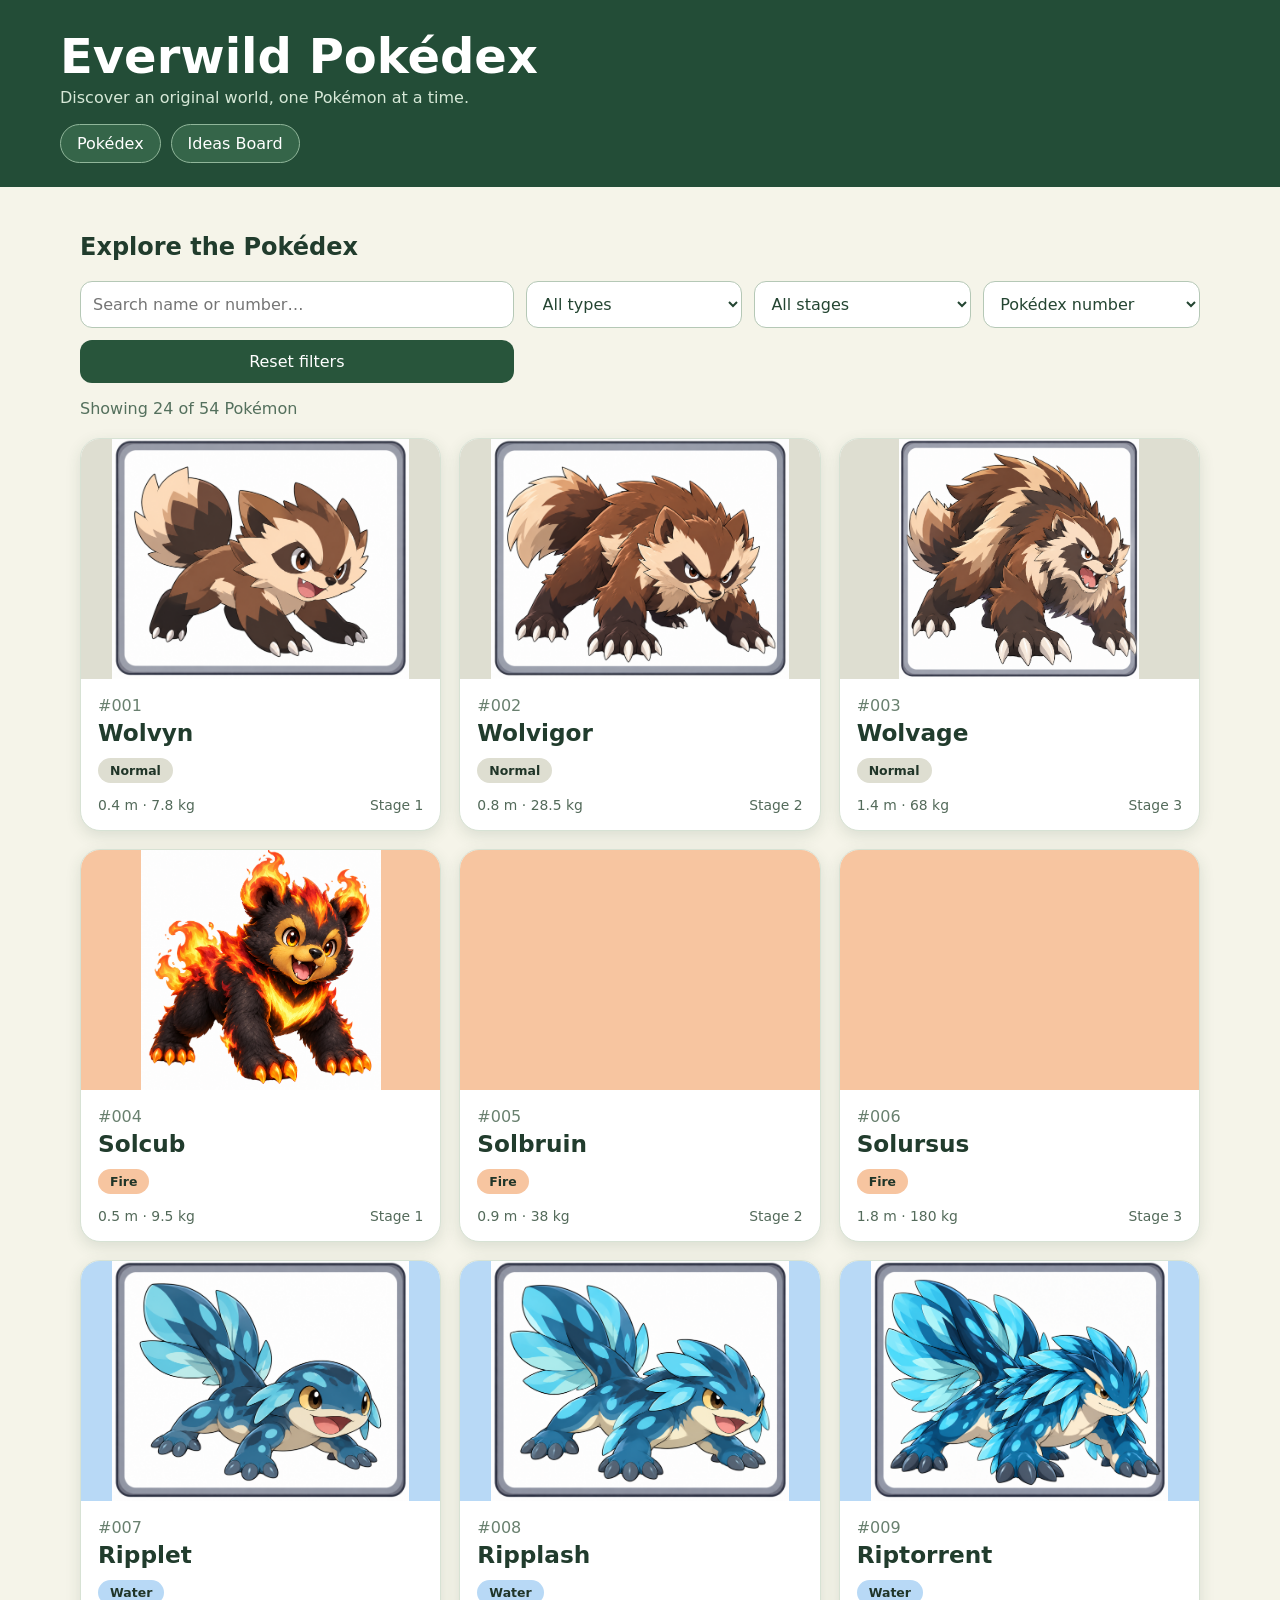
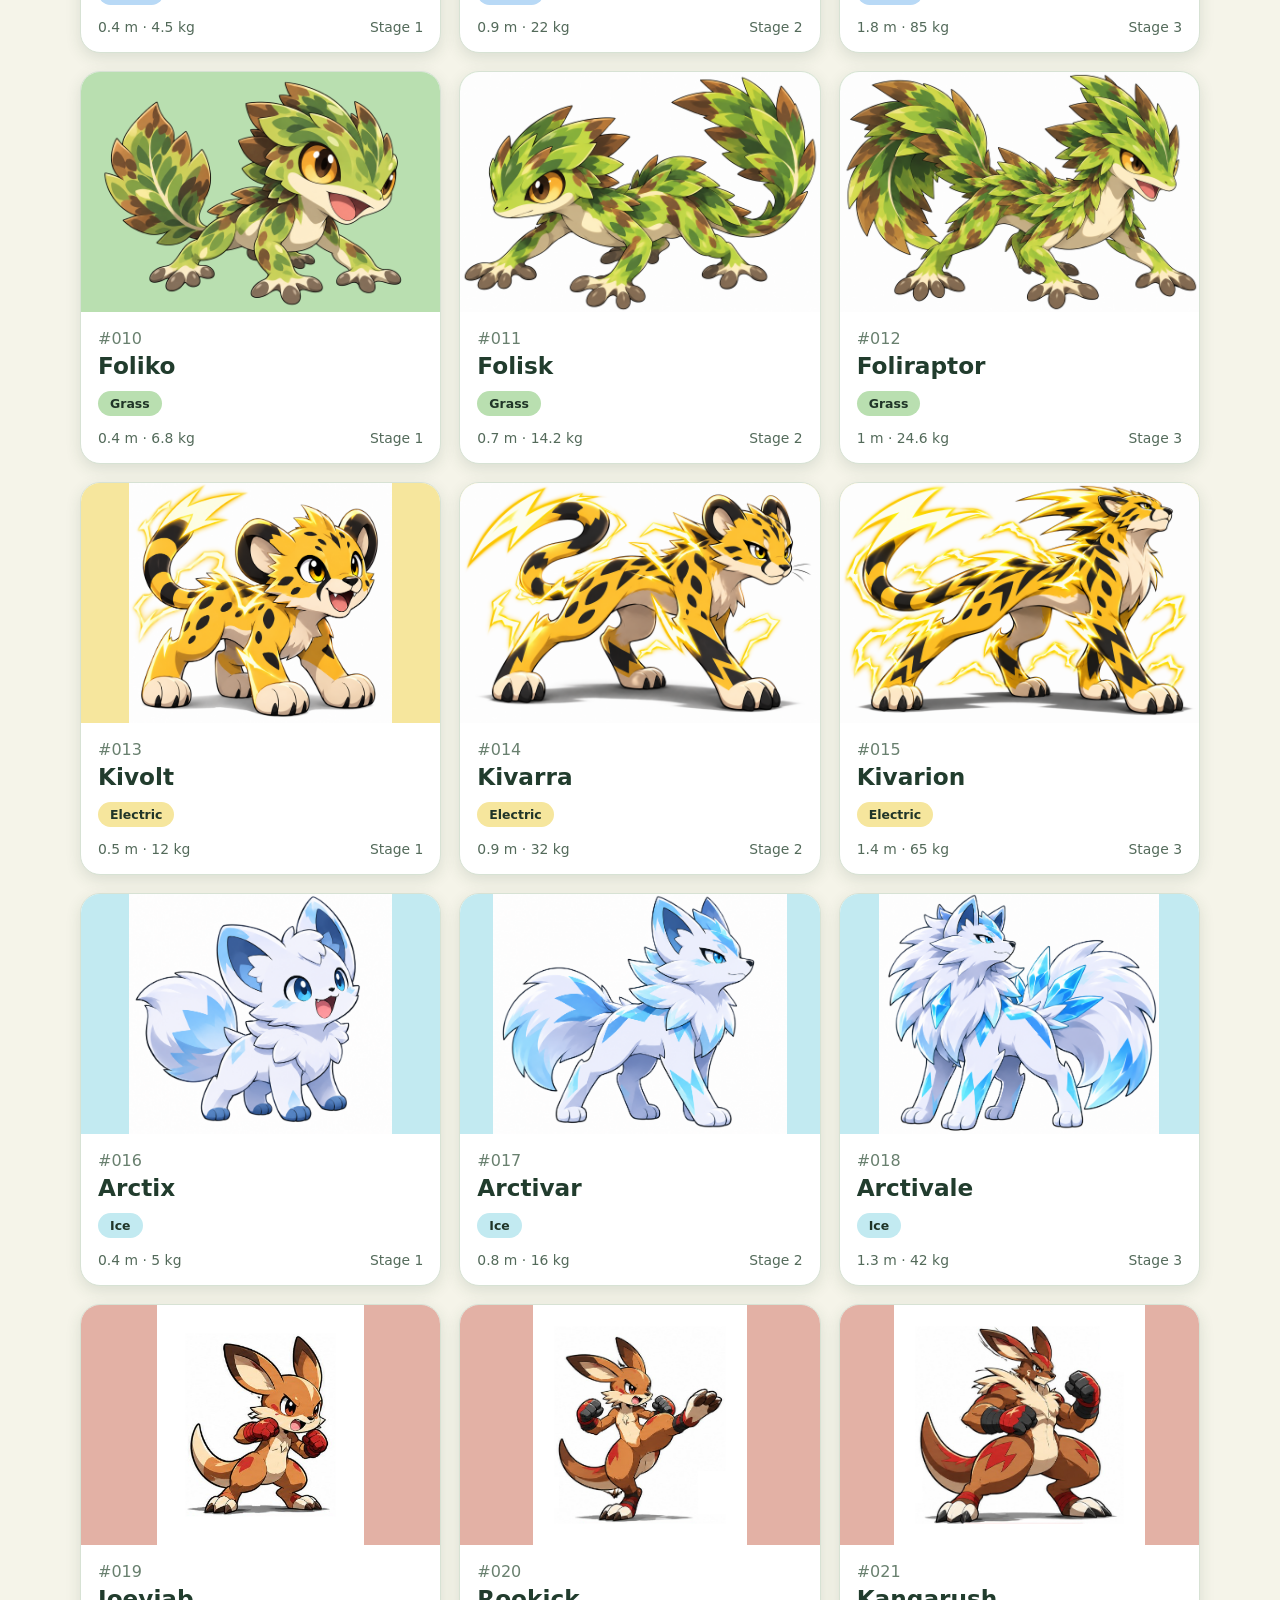
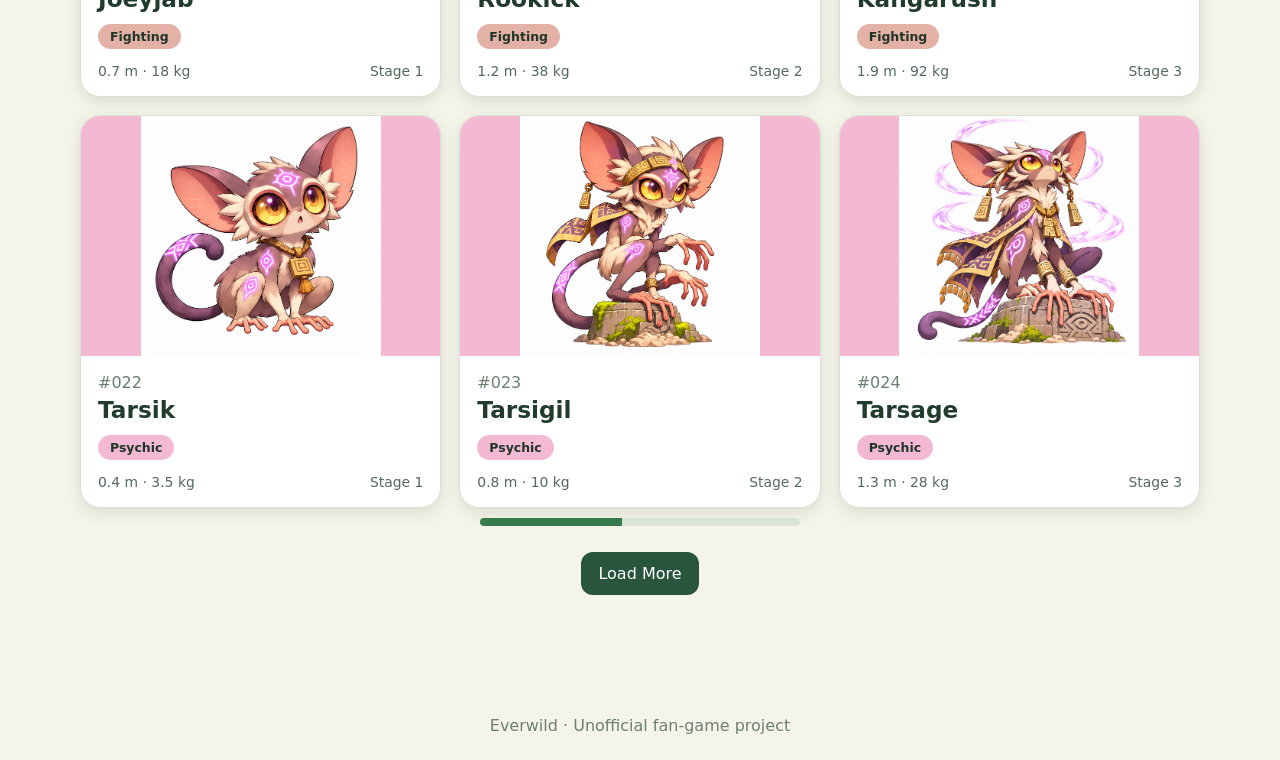
==== index.html @ 9e37946f "Add Everwild Fairy starter family #052–054 and normal/shiny artwork" ====
<!doctype html><html lang="en"><head><meta charset="utf-8"><meta name="viewport" content="width=device-width,initial-scale=1"><title>Everwild | Modern Pokédex</title><link rel="stylesheet" href="css/pokedex.css"></head><body data-page="home"><header class="site-header"><h1>Everwild Pokédex</h1><p>Discover an original world, one Pokémon at a time.</p><nav class="nav"><a href="index.html">Pokédex</a><a href="ideas.html">Ideas Board</a></nav></header><main class="wrap"><h2>Explore the Pokédex</h2><div class="toolbar"><input id="search" aria-label="Search by name or Pokédex number" placeholder="Search name or number…"><select id="typeFilter" aria-label="Filter by type"><option value="">All types</option></select><select id="stageFilter" aria-label="Filter by stage"><option value="">All stages</option><option value="1">Base</option><option value="2">Middle</option><option value="3">Final</option></select><select id="sort" aria-label="Sort Pokémon"><option value="number">Pokédex number</option><option value="-number">Number descending</option><option value="name">Name A–Z</option><option value="-name">Name Z–A</option><option value="-bst">BST highest</option><option value="bst">BST lowest</option><option value="-speed">Speed highest</option><option value="-attack">Attack highest</option></select><button id="reset" type="button">Reset filters</button></div><p class="status" id="count" aria-live="polite">Loading Pokémon…</p><div id="dex" class="dex-grid"></div><div class="center"><div class="progress"><span id="progress" style="width:0"></span></div><button class="action load" id="loadMore" hidden>Load More</button></div></main><footer class="footer">Everwild · Unofficial fan-game project</footer><script src="js/pokedex.js?v=20261103-fairy-starters-52-54" defer></script></body></html>
---- css/pokedex.css ----
:root{font-family:system-ui,-apple-system,Segoe UI,sans-serif;color:#213c2d;background:#f5f4e9}*{box-sizing:border-box}body{margin:0}a{color:inherit}button,input,select{font:inherit}button{cursor:pointer}.site-header{background:#234d37;color:#fff;padding:24px max(20px,calc((100vw - 1160px)/2));}.site-header h1{margin:4px 0;font-size:clamp(1.8rem,4vw,3rem)}.site-header p{margin:0;color:#d6e8d7}.nav{display:flex;gap:10px;flex-wrap:wrap;margin-top:17px}.nav a,.nav button{border:1px solid #90b69a;border-radius:30px;padding:9px 16px;text-decoration:none;background:#356549;color:#fff}.nav a:hover,.nav a:focus-visible{background:#4a7858}.wrap{max-width:1160px;margin:auto;padding:26px 20px 70px}.toolbar{display:grid;grid-template-columns:minmax(220px,2fr) repeat(3,minmax(125px,1fr));gap:12px;margin-bottom:16px}.toolbar input,.toolbar select{width:100%;border:1px solid #b5c8b6;border-radius:12px;background:#fff;padding:12px;color:#244532}.toolbar button,.action{border:0;background:#28553b;color:white;border-radius:12px;padding:12px 17px;text-decoration:none;display:inline-block}.toolbar button:hover,.action:hover{background:#3c7050}.status{color:#54705d;margin:12px 0 20px}.dex-grid{display:grid;grid-template-columns:repeat(3,minmax(0,1fr));gap:18px}.poke-card{background:white;border:1px solid #d7e2d4;border-radius:20px;overflow:hidden;text-decoration:none;box-shadow:0 5px 15px #294b3020;transition:transform .15s,box-shadow .15s}.poke-card:hover,.poke-card:focus-visible{transform:translateY(-4px);box-shadow:0 12px 28px #294b3030;outline:2px solid #83ac86}.artwork{height:240px;display:flex;align-items:center;justify-content:center;background:var(--art,#e9eee3);position:relative}.artwork img{max-height:100%;max-width:100%;object-fit:contain}.placeholder{padding:24px;text-align:center;color:#647966}.card-body{padding:17px}.card-body h2{margin:4px 0 12px;font-size:1.45rem}.number,.muted{color:#69806f}.types{display:flex;gap:6px;flex-wrap:wrap}.type{border-radius:20px;padding:5px 12px;background:var(--type,#dde6d9);color:#203528;font-size:.78rem;font-weight:750}.details{display:flex;justify-content:space-between;gap:8px;font-size:.87rem;margin-top:14px;color:#536a5a}.load{display:block;margin:26px auto}.progress{height:8px;background:#dce7da;border-radius:20px;overflow:hidden;max-width:320px;margin:10px auto}.progress span{display:block;height:100%;background:#397c50}.center{text-align:center}.panel{background:white;border:1px solid #d7e2d4;border-radius:20px;padding:24px;margin-bottom:20px}.hero{display:grid;grid-template-columns:minmax(0,1fr) minmax(0,1fr);gap:25px;align-items:center}.hero .artwork{height:380px;border-radius:16px}.hero h2{font-size:2.4rem;margin:8px 0}.section-title{margin:0 0 15px}.stat{display:grid;grid-template-columns:120px 1fr 42px;gap:12px;align-items:center;margin:11px 0}.bar{height:12px;background:#e4ece2;border-radius:20px;overflow:hidden}.fill{height:100%;background:#4b9861;border-radius:20px}.columns{display:grid;grid-template-columns:repeat(2,minmax(0,1fr));gap:20px}.ability-grid{display:grid;grid-template-columns:repeat(2,minmax(0,1fr));gap:12px}.ability{background:#f1f6ef;border-radius:14px;padding:15px}.ability h3{margin:0 0 8px}.moves{width:100%;border-collapse:collapse}.moves th,.moves td{padding:10px;text-align:left;border-bottom:1px solid #e3e9df}.evo{display:flex;gap:12px;align-items:center;flex-wrap:wrap}.evo span{background:#edf3ea;padding:10px;border-radius:12px}.footer{text-align:center;color:#6d806e;padding:25px}.section-nav{display:flex;gap:8px;flex-wrap:wrap;position:sticky;top:0;background:#f5f4e9ed;padding:12px 0;z-index:3}.section-nav a{background:#e4eee0;border-radius:20px;padding:8px 12px;text-decoration:none;font-size:.85rem}.section-nav a:hover{background:#c6ddc5}.hidden{display:none!important}@media(max-width:800px){.toolbar{grid-template-columns:repeat(2,1fr)}.toolbar input{grid-column:1/-1}.dex-grid{grid-template-columns:repeat(2,minmax(0,1fr))}.hero,.columns{grid-template-columns:1fr}.artwork{height:200px}}@media(max-width:430px){.dex-grid{grid-template-columns:1fr}.toolbar{grid-template-columns:1fr}.toolbar input{grid-column:auto}.artwork{height:280px}.ability-grid{grid-template-columns:1fr}.stat{grid-template-columns:90px 1fr 36px}}
/* Approved #004 Solcub profile: isolated styles; other profiles remain unchanged. */
.solcub-profile .shiny-switch{display:flex;gap:10px;justify-content:center;margin-top:12px}
.solcub-profile .shiny-switch button{border:1px solid #b5c8b6;border-radius:11px;background:#f0f5ec;padding:10px 18px;color:#234d37;font-weight:600}
.solcub-profile .shiny-switch button[aria-pressed="true"]{background:#28553b;color:white}
.solcub-profile .shiny-switch button:disabled{opacity:.5;cursor:not-allowed}
.solcub-profile .effect-columns{display:grid;grid-template-columns:repeat(2,minmax(0,1fr));gap:22px}
.solcub-profile .effect-columns h3{font-size:1.04rem;margin:0 0 12px}
.solcub-profile .effect-grid{display:grid;gap:10px}
.solcub-profile .effect-item{display:grid;gap:8px;background:#f1f6ef;padding:12px;border-radius:12px}
.solcub-profile .effect-item .type{display:inline-block;margin:2px 3px 2px 0}
.solcub-profile .effect-multiplier{font-weight:700}
.solcub-profile .evo a{display:flex;flex-direction:column;gap:6px;border:1px solid #b5c8b6;background:#edf3ea;border-radius:12px;padding:12px 15px;text-decoration:none;min-width:130px}
.solcub-profile .evo a:hover,.solcub-profile .evo a:focus-visible{background:#d4e8d1;outline:2px solid #83ac86}
.solcub-profile .evo a span{padding:0;background:transparent;font-size:.9rem}
.solcub-profile .custom-move{margin-top:22px;padding:18px;border-radius:14px;background:#f1f6ef}
.solcub-profile .custom-move h3{margin:0 0 12px}
.solcub-profile .table-scroll{width:100%;overflow-x:auto}
.solcub-profile .moves{min-width:480px}
@media(max-width:800px){.solcub-profile .effect-columns{grid-template-columns:1fr}}
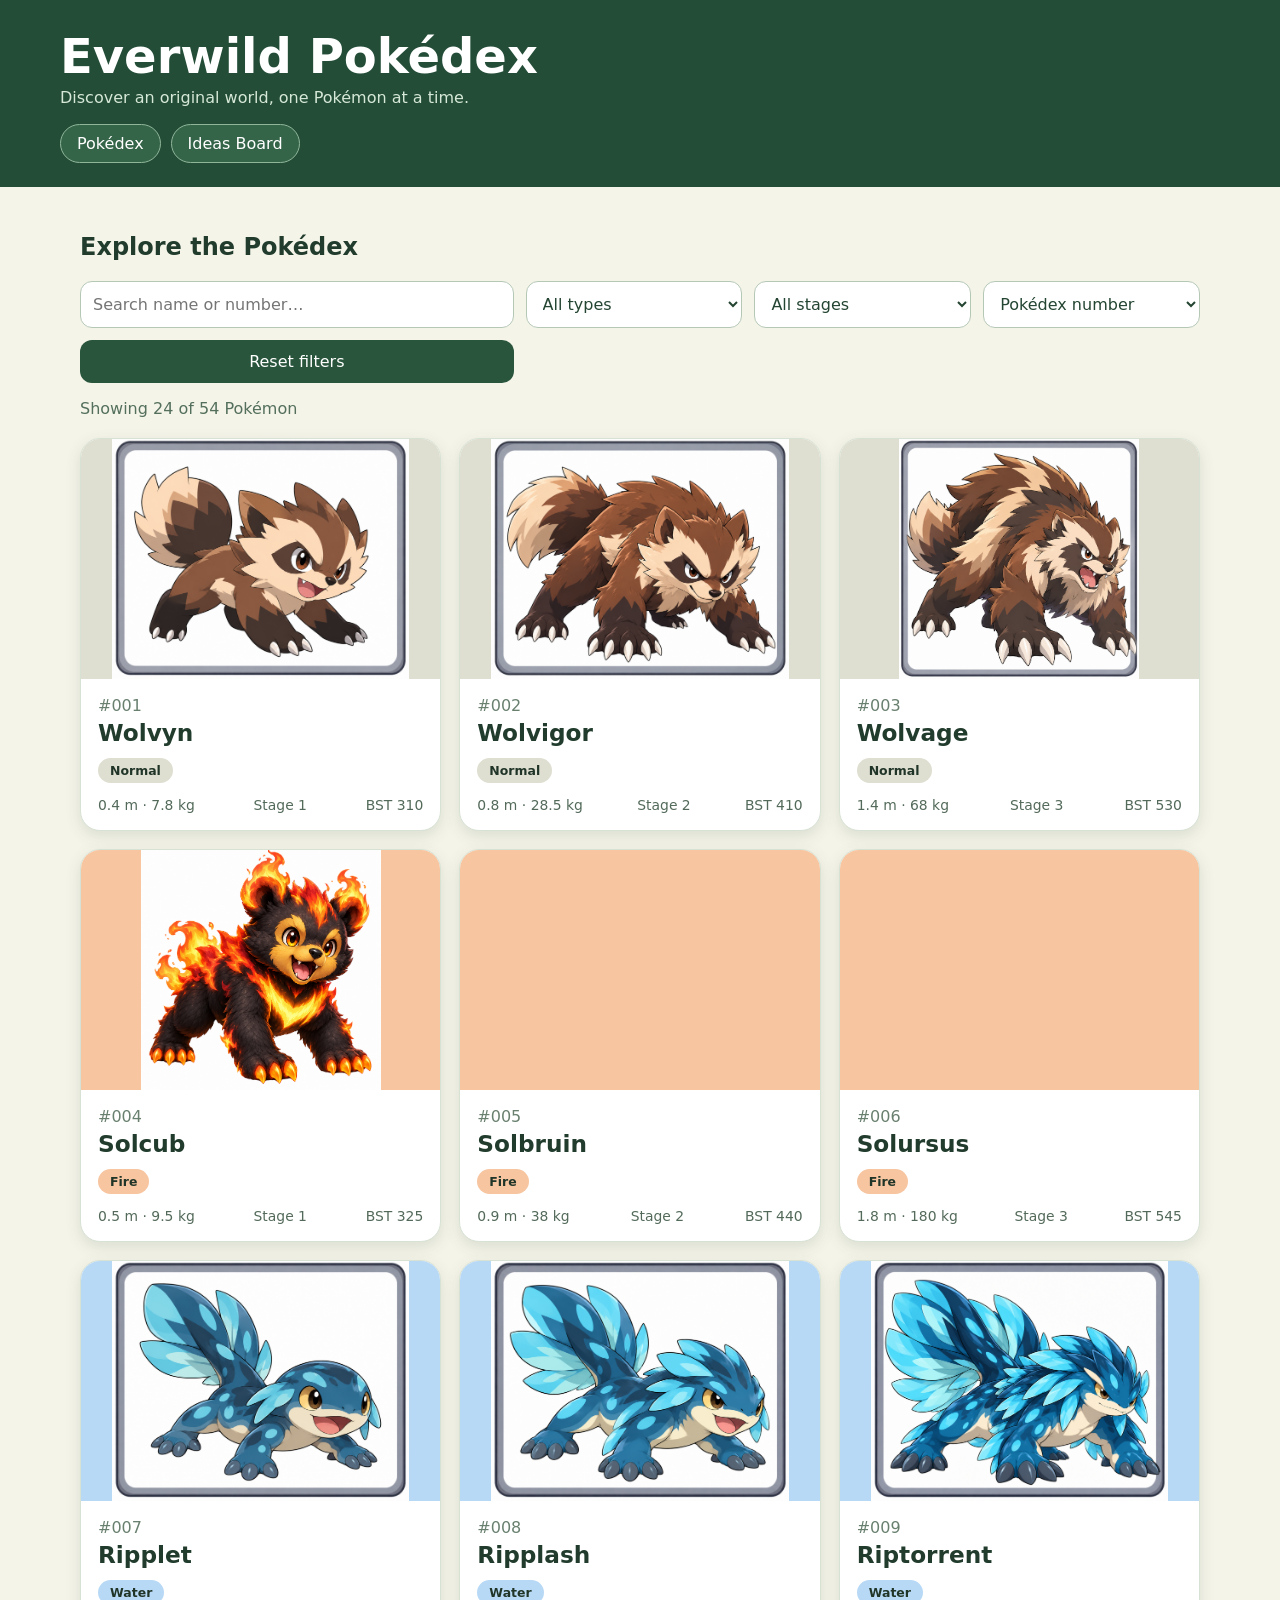
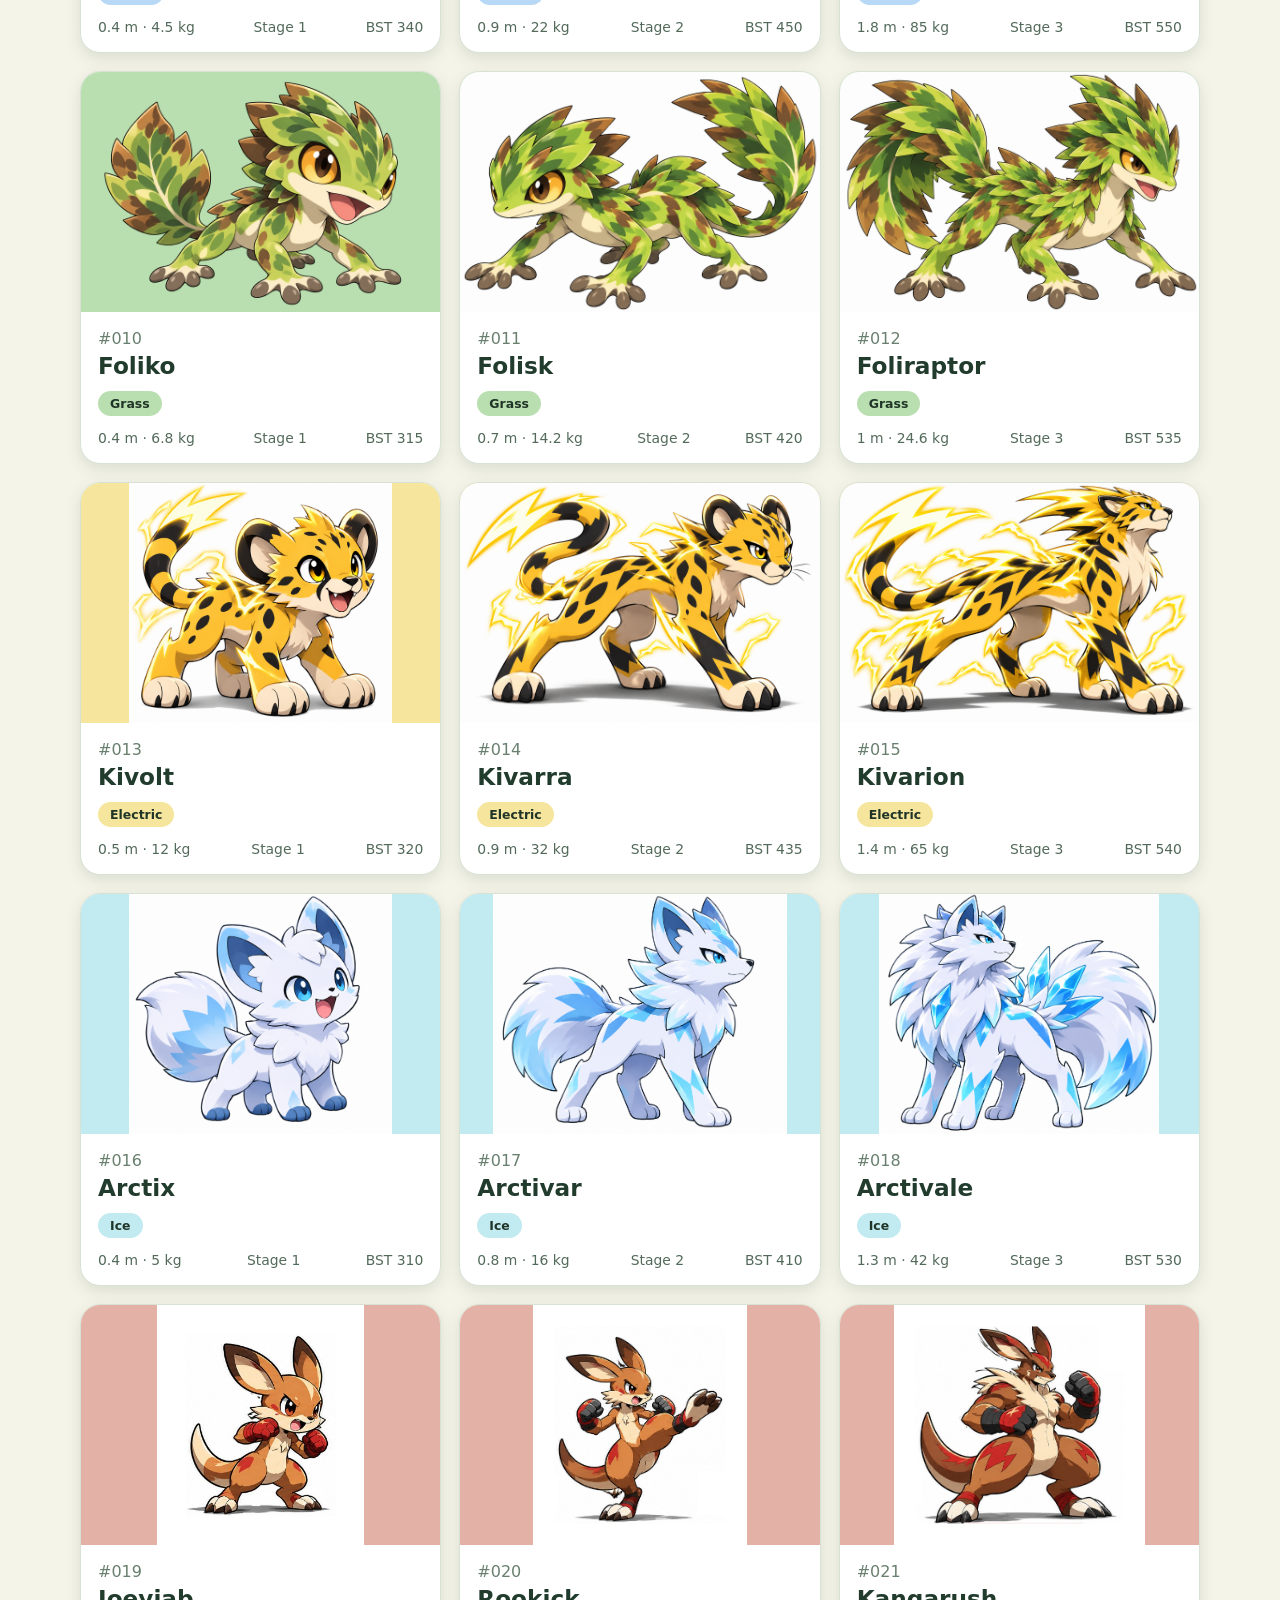
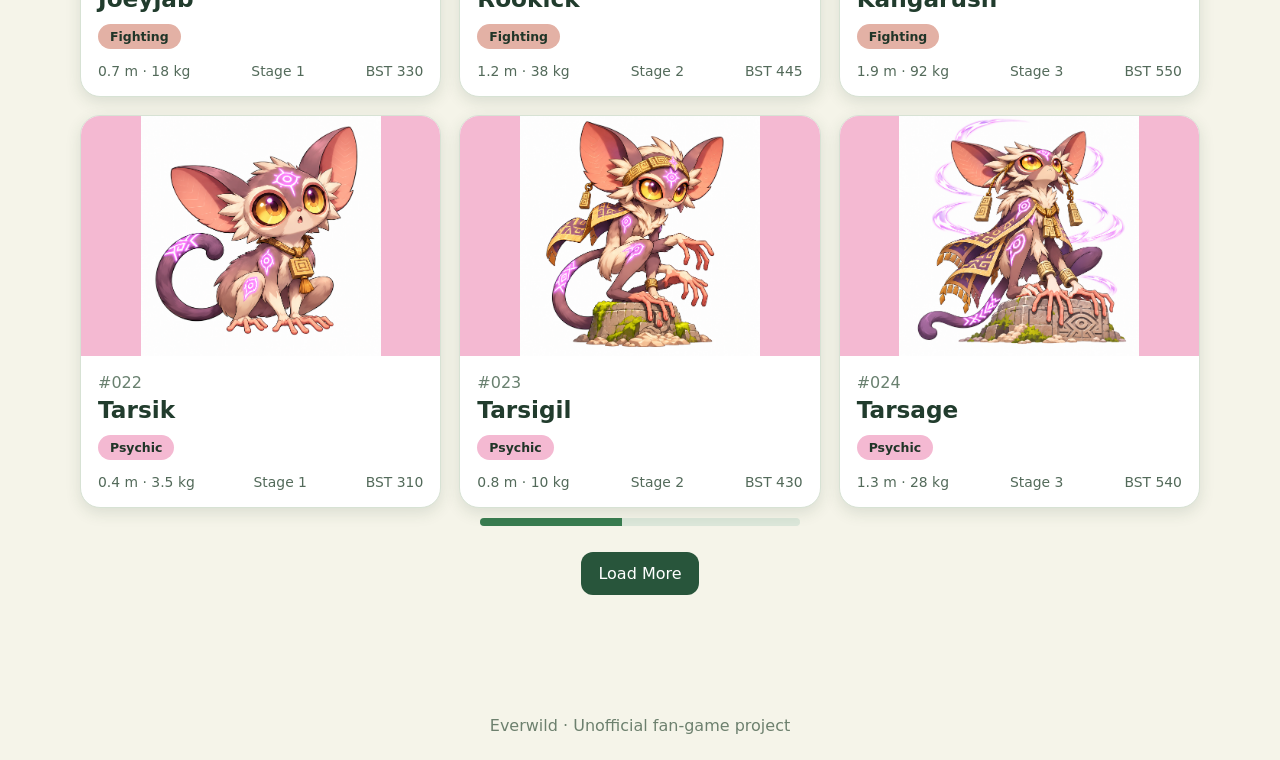
==== commit d93a9a91: "Approve BST values for all 54 Everwild starters while preserving draft stat spreads" ====
--- a/index.html
+++ b/index.html
@@ -1 +1 @@
-<!doctype html><html lang="en"><head><meta charset="utf-8"><meta name="viewport" content="width=device-width,initial-scale=1"><title>Everwild | Modern Pokédex</title><link rel="stylesheet" href="css/pokedex.css"></head><body data-page="home"><header class="site-header"><h1>Everwild Pokédex</h1><p>Discover an original world, one Pokémon at a time.</p><nav class="nav"><a href="index.html">Pokédex</a><a href="ideas.html">Ideas Board</a></nav></header><main class="wrap"><h2>Explore the Pokédex</h2><div class="toolbar"><input id="search" aria-label="Search by name or Pokédex number" placeholder="Search name or number…"><select id="typeFilter" aria-label="Filter by type"><option value="">All types</option></select><select id="stageFilter" aria-label="Filter by stage"><option value="">All stages</option><option value="1">Base</option><option value="2">Middle</option><option value="3">Final</option></select><select id="sort" aria-label="Sort Pokémon"><option value="number">Pokédex number</option><option value="-number">Number descending</option><option value="name">Name A–Z</option><option value="-name">Name Z–A</option><option value="-bst">BST highest</option><option value="bst">BST lowest</option><option value="-speed">Speed highest</option><option value="-attack">Attack highest</option></select><button id="reset" type="button">Reset filters</button></div><p class="status" id="count" aria-live="polite">Loading Pokémon…</p><div id="dex" class="dex-grid"></div><div class="center"><div class="progress"><span id="progress" style="width:0"></span></div><button class="action load" id="loadMore" hidden>Load More</button></div></main><footer class="footer">Everwild · Unofficial fan-game project</footer><script src="js/pokedex.js?v=20261103-fairy-starters-52-54" defer></script></body></html>+<!doctype html><html lang="en"><head><meta charset="utf-8"><meta name="viewport" content="width=device-width,initial-scale=1"><title>Everwild | Modern Pokédex</title><link rel="stylesheet" href="css/pokedex.css"></head><body data-page="home"><header class="site-header"><h1>Everwild Pokédex</h1><p>Discover an original world, one Pokémon at a time.</p><nav class="nav"><a href="index.html">Pokédex</a><a href="ideas.html">Ideas Board</a></nav></header><main class="wrap"><h2>Explore the Pokédex</h2><div class="toolbar"><input id="search" aria-label="Search by name or Pokédex number" placeholder="Search name or number…"><select id="typeFilter" aria-label="Filter by type"><option value="">All types</option></select><select id="stageFilter" aria-label="Filter by stage"><option value="">All stages</option><option value="1">Base</option><option value="2">Middle</option><option value="3">Final</option></select><select id="sort" aria-label="Sort Pokémon"><option value="number">Pokédex number</option><option value="-number">Number descending</option><option value="name">Name A–Z</option><option value="-name">Name Z–A</option><option value="-bst">BST highest</option><option value="bst">BST lowest</option><option value="-speed">Speed highest</option><option value="-attack">Attack highest</option></select><button id="reset" type="button">Reset filters</button></div><p class="status" id="count" aria-live="polite">Loading Pokémon…</p><div id="dex" class="dex-grid"></div><div class="center"><div class="progress"><span id="progress" style="width:0"></span></div><button class="action load" id="loadMore" hidden>Load More</button></div></main><footer class="footer">Everwild · Unofficial fan-game project</footer><script src="js/pokedex.js?v=20261104-approved-bst-54-starters" defer></script></body></html>
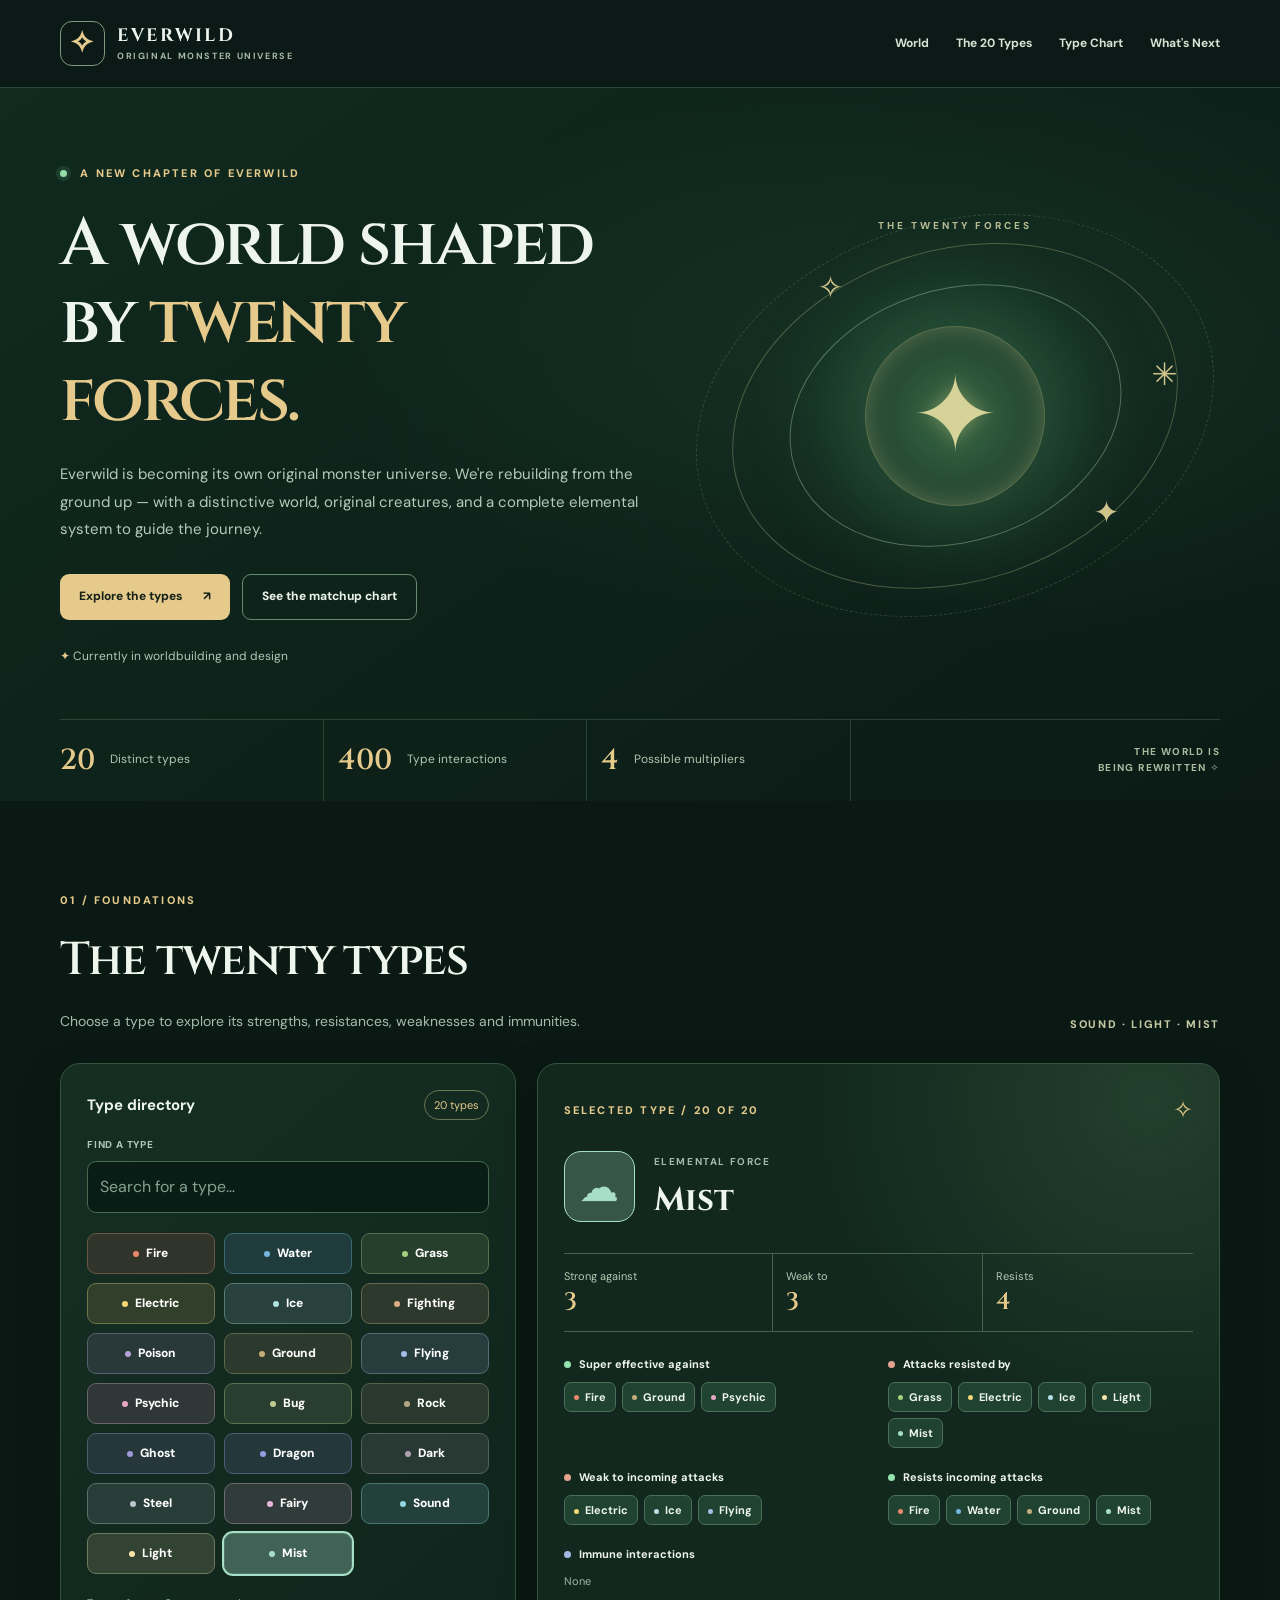
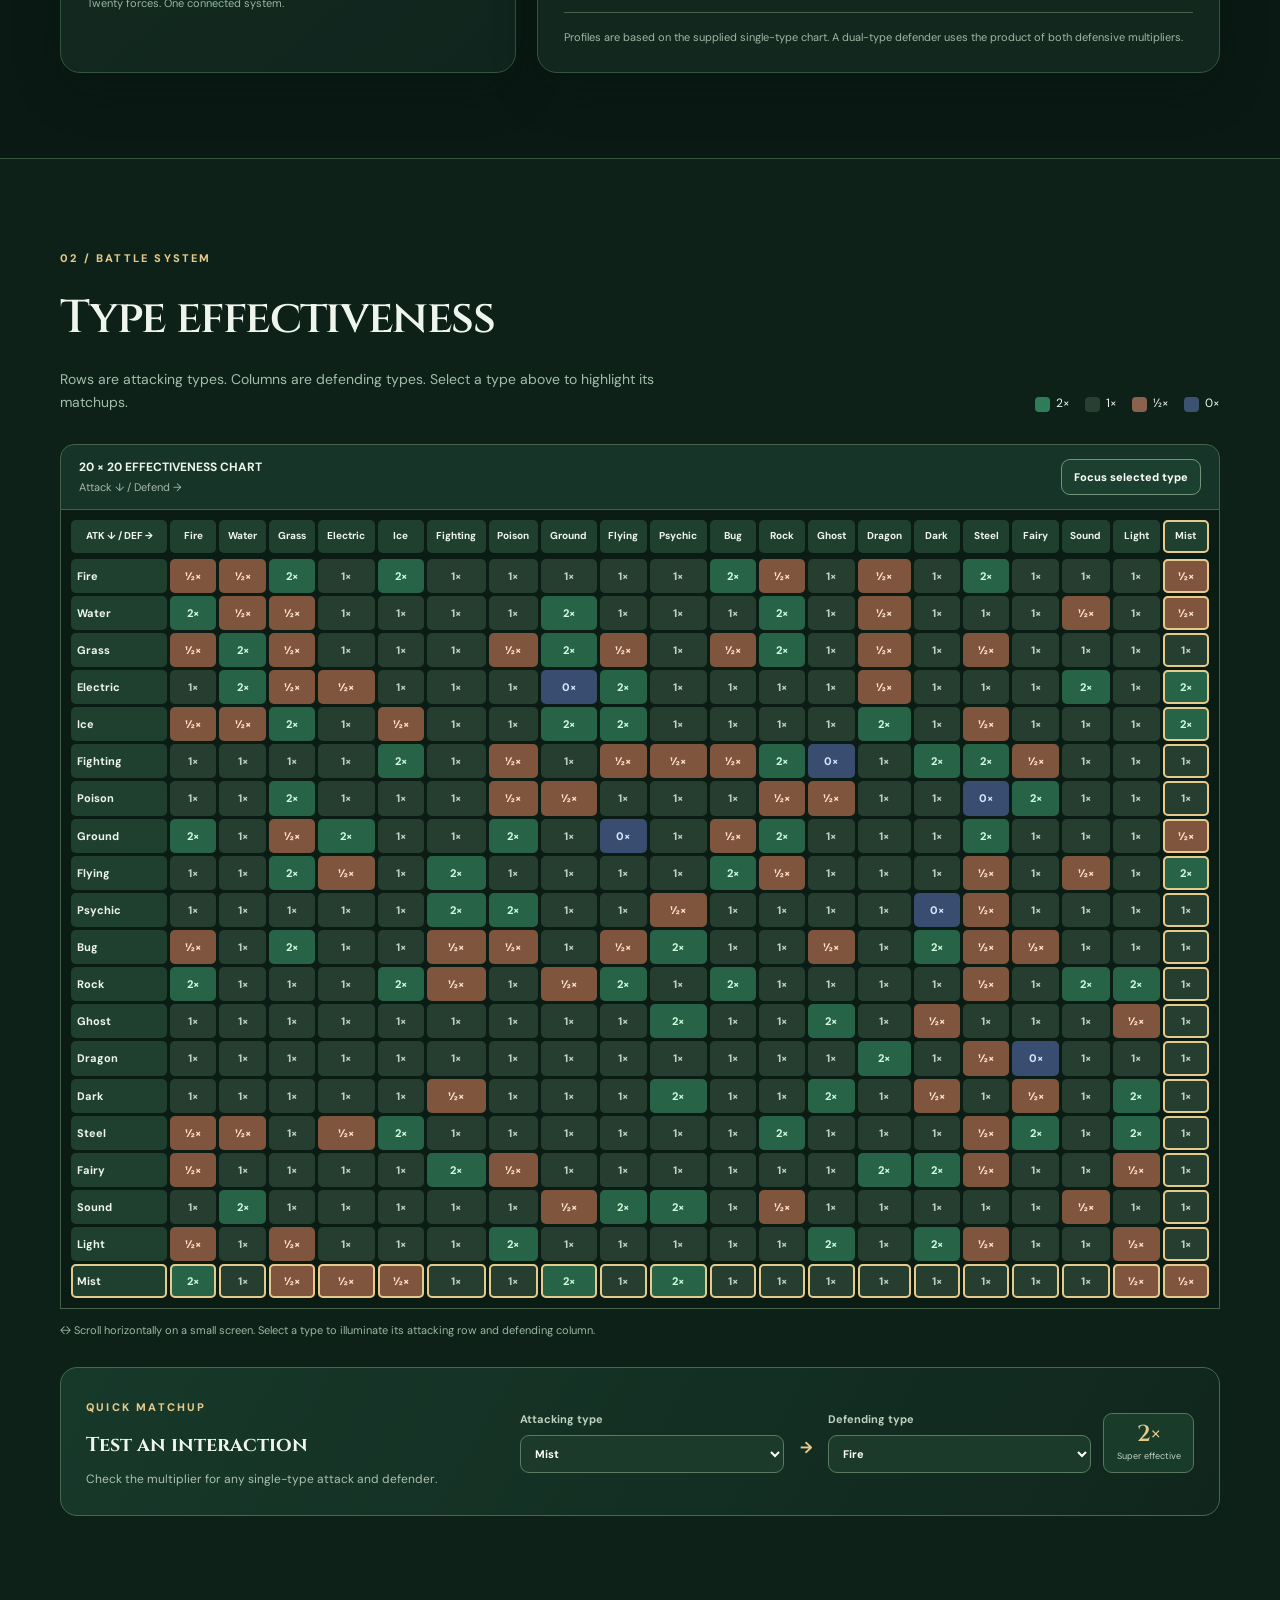
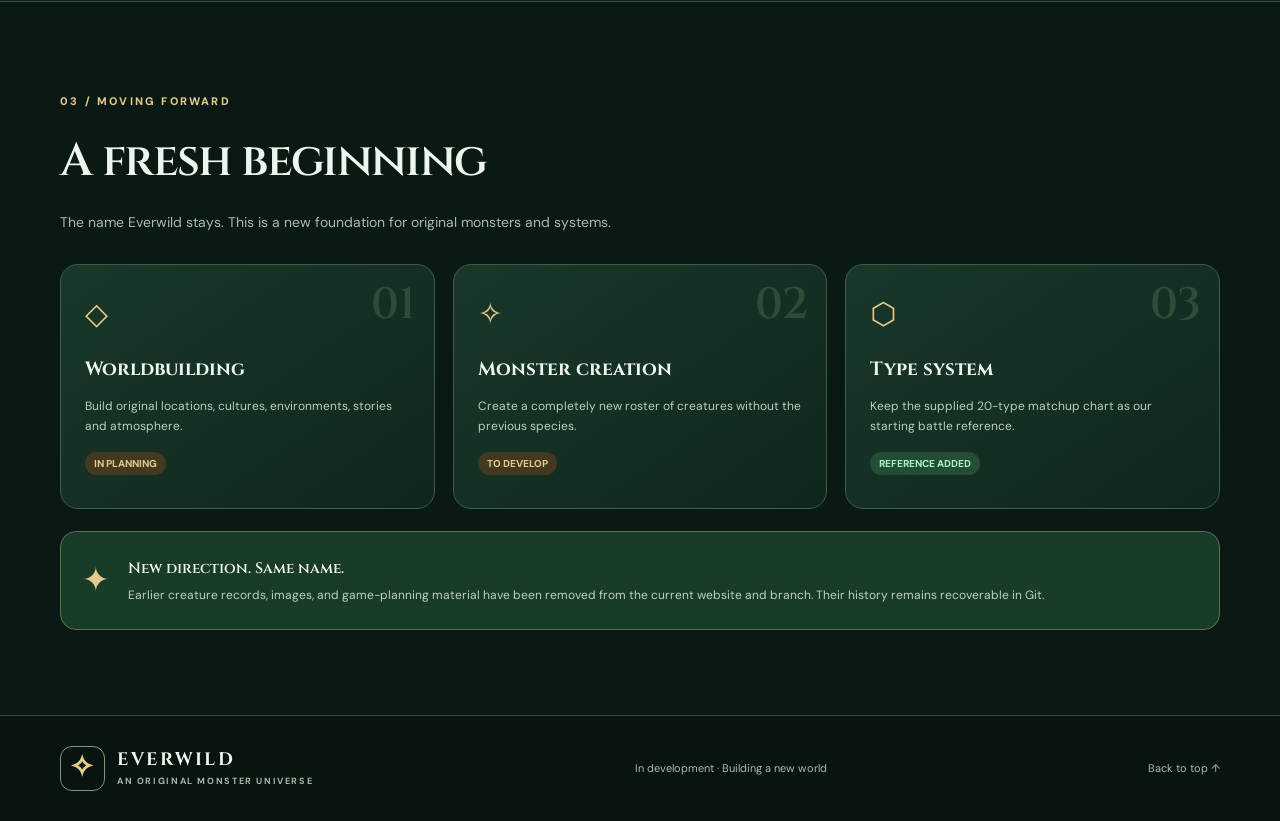
==== commit a1b435fb: "Reset Everwild as original monster universe and publish 20-type chart" ====
--- a/index.html
+++ b/index.html
@@ -1 +1,65 @@
-<!doctype html><html lang="en"><head><meta charset="utf-8"><meta name="viewport" content="width=device-width,initial-scale=1"><title>Everwild | Modern Pokédex</title><link rel="stylesheet" href="css/pokedex.css"></head><body data-page="home"><header class="site-header"><h1>Everwild Pokédex</h1><p>Discover an original world, one Pokémon at a time.</p><nav class="nav"><a href="index.html">Pokédex</a><a href="ideas.html">Ideas Board</a></nav></header><main class="wrap"><h2>Explore the Pokédex</h2><div class="toolbar"><input id="search" aria-label="Search by name or Pokédex number" placeholder="Search name or number…"><select id="typeFilter" aria-label="Filter by type"><option value="">All types</option></select><select id="stageFilter" aria-label="Filter by stage"><option value="">All stages</option><option value="1">Base</option><option value="2">Middle</option><option value="3">Final</option></select><select id="sort" aria-label="Sort Pokémon"><option value="number">Pokédex number</option><option value="-number">Number descending</option><option value="name">Name A–Z</option><option value="-name">Name Z–A</option><option value="-bst">BST highest</option><option value="bst">BST lowest</option><option value="-speed">Speed highest</option><option value="-attack">Attack highest</option></select><button id="reset" type="button">Reset filters</button></div><p class="status" id="count" aria-live="polite">Loading Pokémon…</p><div id="dex" class="dex-grid"></div><div class="center"><div class="progress"><span id="progress" style="width:0"></span></div><button class="action load" id="loadMore" hidden>Load More</button></div></main><footer class="footer">Everwild · Unofficial fan-game project</footer><script src="js/pokedex.js?v=20261104-approved-bst-54-starters" defer></script></body></html>+<!doctype html>
+<html lang="en"><head>
+<meta charset="utf-8"><meta name="viewport" content="width=device-width,initial-scale=1">
+<meta name="theme-color" content="#0b1b17">
+<meta name="description" content="Explore Everwild, an original monster universe, with twenty distinct types and a complete interactive effectiveness chart.">
+<title>Everwild | A World of Twenty Forces</title>
+<link rel="stylesheet" href="css/everwild.css?v=20261107">
+<script type="module" src="js/everwild.js?v=20261107"></script>
+</head><body>
+<a class="skip" href="#main">Skip to main content</a>
+<header class="topbar" id="top"><div class="wrap top-inner">
+<a class="brand" href="#top"><span class="brand-glyph">✧</span><span>EVERWILD<small>ORIGINAL MONSTER UNIVERSE</small></span></a>
+<nav aria-label="Main navigation"><a href="#world">World</a><a href="#types">The 20 Types</a><a href="#chart">Type Chart</a><a href="#future">What's Next</a></nav>
+</div></header>
+<main id="main">
+<section class="hero" id="world"><div class="wrap hero-grid">
+<div class="hero-copy">
+<p class="kicker"><span class="signal"></span> A NEW CHAPTER OF EVERWILD</p>
+<h1>A world shaped by <em>twenty forces.</em></h1>
+<p class="hero-desc">Everwild is becoming its own original monster universe. We're rebuilding from the ground up — with a distinctive world, original creatures, and a complete elemental system to guide the journey.</p>
+<div class="actions"><a class="button primary" href="#types">Explore the types <span>↗</span></a><a class="button secondary" href="#chart">See the matchup chart</a></div>
+<p class="hero-caption">✦ <span>Currently in worldbuilding and design</span></p>
+</div>
+<div class="sigil" aria-hidden="true"><div class="ring ring-a"></div><div class="ring ring-b"></div><div class="ring ring-c"></div><div class="core">✦</div><span class="glyph g1">✧</span><span class="glyph g2">✳</span><span class="glyph g3">✦</span><div class="sigil-title">THE TWENTY FORCES</div></div>
+</div><div class="wrap metrics"><div><strong>20</strong><span>Distinct types</span></div><div><strong>400</strong><span>Type interactions</span></div><div><strong>4</strong><span>Possible multipliers</span></div><p>THE WORLD IS<br>BEING REWRITTEN ✧</p></div>
+</section>
+<section class="section wrap" id="types">
+<div class="section-head"><div><span class="kicker">01 / FOUNDATIONS</span><h2>The twenty types</h2><p>Choose a type to explore its strengths, resistances, weaknesses and immunities.</p></div><span class="side-label">SOUND · LIGHT · MIST</span></div>
+<div class="explorer">
+<div class="panel browser"><div class="panel-top"><h3>Type directory</h3><span id="type-count" class="count">20 types</span></div>
+<label for="search">FIND A TYPE</label><input id="search" type="search" placeholder="Search for a type…" autocomplete="off">
+<div class="type-grid" id="type-grid" role="group" aria-label="Select a monster type"></div><p class="note">Twenty forces. One connected system.</p>
+</div>
+<div class="panel profile" id="profile"><div class="profile-top"><span class="kicker">SELECTED TYPE / <span id="type-index">20</span> OF 20</span><span>✧</span></div>
+<div class="identity"><div class="type-symbol" id="type-symbol">☁</div><div><small>ELEMENTAL FORCE</small><h3 id="type-name">Mist</h3></div></div>
+<div class="profile-metrics"><div>Strong against<strong id="strong-count">0</strong></div><div>Weak to<strong id="weak-count">0</strong></div><div>Resists<strong id="resist-count">0</strong></div></div>
+<div class="profiles">
+<div><h4><i class="dot good"></i>Super effective against</h4><div class="chips" id="strong"></div></div>
+<div><h4><i class="dot bad"></i>Attacks resisted by</h4><div class="chips" id="poor"></div></div>
+<div><h4><i class="dot bad"></i>Weak to incoming attacks</h4><div class="chips" id="weak"></div></div>
+<div><h4><i class="dot good"></i>Resists incoming attacks</h4><div class="chips" id="resists"></div></div>
+<div class="span-full"><h4><i class="dot immune-dot"></i>Immune interactions</h4><div class="chips" id="immune"></div></div>
+</div>
+<p class="profile-note">Profiles are based on the supplied single-type chart. A dual-type defender uses the product of both defensive multipliers.</p>
+</div></div></section>
+<section class="section chart-area" id="chart"><div class="wrap">
+<div class="section-head"><div><span class="kicker">02 / BATTLE SYSTEM</span><h2>Type effectiveness</h2><p>Rows are attacking types. Columns are defending types. Select a type above to highlight its matchups.</p></div>
+<div class="legend"><span><i class="swatch sup"></i>2×</span><span><i class="swatch neu"></i>1×</span><span><i class="swatch res"></i>½×</span><span><i class="swatch imm"></i>0×</span></div></div>
+<div class="matrix-heading"><div><strong>20 × 20 EFFECTIVENESS CHART</strong><small>Attack ↓ / Defend →</small></div><button type="button" id="focus" aria-pressed="false">Focus selected type</button></div>
+<div class="table-scroll" tabindex="0" role="region" aria-label="Horizontally scrollable type effectiveness table">
+<table id="matrix" class="matrix"><caption class="sr-only">Twenty attacking types against twenty defending types. Each cell is a damage multiplier.</caption><thead id="theader"></thead><tbody id="tbody"></tbody></table>
+</div><p class="table-help">↔ Scroll horizontally on a small screen. Select a type to illuminate its attacking row and defending column.</p>
+<div class="calculator"><div><span class="kicker">QUICK MATCHUP</span><h3>Test an interaction</h3><p>Check the multiplier for any single-type attack and defender.</p></div><div class="calc-controls"><label>Attacking type<select id="attacker"></select></label><b aria-hidden="true">→</b><label>Defending type<select id="defender"></select></label><output id="result" aria-live="polite"><strong id="result-value">2×</strong><small id="result-text">Super effective</small></output></div></div>
+</div></section>
+<section class="section wrap" id="future">
+<div class="section-head"><div><span class="kicker">03 / MOVING FORWARD</span><h2>A fresh beginning</h2><p>The name Everwild stays. This is a new foundation for original monsters and systems.</p></div></div>
+<div class="roadmap">
+<article><span>01</span><div class="road-icon">◇</div><h3>Worldbuilding</h3><p>Build original locations, cultures, environments, stories and atmosphere.</p><small>IN PLANNING</small></article>
+<article><span>02</span><div class="road-icon">✧</div><h3>Monster creation</h3><p>Create a completely new roster of creatures without the previous species.</p><small>TO DEVELOP</small></article>
+<article><span>03</span><div class="road-icon">⬡</div><h3>Type system</h3><p>Keep the supplied 20-type matchup chart as our starting battle reference.</p><small class="added">REFERENCE ADDED</small></article>
+</div>
+<div class="reset-note"><span>✦</span><div><strong>New direction. Same name.</strong><p>Earlier creature records, images, and game-planning material have been removed from the current website and branch. Their history remains recoverable in Git.</p></div></div>
+</section>
+</main><footer><div class="wrap footer-row"><a class="brand" href="#top"><span class="brand-glyph">✧</span><span>EVERWILD<small>AN ORIGINAL MONSTER UNIVERSE</small></span></a><span>In development · Building a new world</span><a href="#top">Back to top ↑</a></div></footer>
+</body></html>
--- a/css/everwild.css
+++ b/css/everwild.css
@@ -0,0 +1,13 @@
+@import url('https://fonts.googleapis.com/css2?family=Cinzel:wght@500;600;700&family=DM+Sans:wght@400;500;600;700;800&display=swap');
+:root{--bg:#0a1913;--panel:#11291f;--border:#355440;--text:#eef5ed;--muted:#a3bdac;--gold:#e5ca8b;--mint:#9bdcba;color-scheme:dark;font-family:"DM Sans",system-ui,sans-serif;scroll-behavior:smooth}
+*{box-sizing:border-box}body{margin:0;background:var(--bg);color:var(--text);line-height:1.65}a{color:inherit;text-decoration:none}button,input,select{font:inherit}button{cursor:pointer}button:focus-visible,a:focus-visible,input:focus-visible,select:focus-visible{outline:2px solid var(--gold);outline-offset:3px}.wrap{width:min(1160px,calc(100% - 40px));margin:auto}.skip{position:absolute;top:-100px;left:16px;background:white;color:black;padding:8px;z-index:50}.skip:focus{top:8px}.sr-only{position:absolute;width:1px;height:1px;clip:rect(0,0,0,0);overflow:hidden}
+.topbar{background:#0c1b16f5;border-bottom:1px solid #2c4937}.top-inner{display:flex;justify-content:space-between;align-items:center;gap:20px;padding:21px 0}.brand{display:inline-flex;align-items:center;gap:12px;font:700 18px/1.2 Cinzel,serif;letter-spacing:.15em}.brand-glyph{border:1px solid #7e9978;color:var(--gold);width:45px;height:45px;border-radius:12px;display:grid;place-items:center;font-size:30px}.brand small{display:block;margin-top:4px;font:700 9px "DM Sans",sans-serif;letter-spacing:.18em;color:#a5baa6}.topbar nav{display:flex;gap:27px;color:#d5e4d4;font-size:12px;font-weight:700}.topbar nav a:hover,footer a:hover{color:var(--gold)}
+.hero{background:radial-gradient(ellipse at 74% 38%,#3d755031,transparent 46%),linear-gradient(145deg,#102a1f,#0b1a15);overflow:hidden}.hero-grid{display:grid;grid-template-columns:1.05fr .95fr;gap:45px;align-items:center;min-height:525px;padding:65px 0 40px}.kicker{font-size:11px;font-weight:800;letter-spacing:.2em;text-transform:uppercase;color:var(--gold)}.signal{display:inline-block;height:7px;width:7px;margin-right:8px;border-radius:50%;background:#94dfa9;box-shadow:0 0 0 4px #83cb9f20}.hero h1,h2,h3{font-family:Cinzel,Georgia,serif}.hero h1{font-size:clamp(42px,5.2vw,73px);line-height:1.17;font-weight:600;letter-spacing:-.04em;margin:24px 0 21px}.hero h1 em{font-style:normal;color:var(--gold)}.hero-desc{font-size:15px;line-height:1.85;max-width:600px;color:#b5cbb9}.actions{display:flex;gap:12px;flex-wrap:wrap;margin:30px 0 27px}.button{display:inline-flex;align-items:center;gap:21px;padding:12px 19px;border-radius:9px;font-size:12px;font-weight:800;transition:transform .2s}.button:hover{transform:translateY(-2px)}.primary{background:var(--gold);color:#172318}.secondary{border:1px solid #668b72;color:#e9f2e9}.hero-caption{font-size:12px;color:#b3c6b7}.hero-caption:first-letter{color:var(--gold)}
+.sigil{height:395px;position:relative;display:grid;place-items:center;isolation:isolate}.sigil:before{content:'';position:absolute;height:280px;width:280px;background:#62bf7e23;border-radius:50%;filter:blur(35px)}.ring{position:absolute;inset:8% 7%;border:1px solid #b4b5835e;border-radius:50%;transform:rotate(-18deg)}.ring-b{inset:18%;border-color:#9fc49d70}.ring-c{inset:1% 0%;border-style:dashed;border-color:#8ea98743}.core{display:grid;place-items:center;height:180px;width:180px;border-radius:50%;background:radial-gradient(circle,#33593b,#0d221b);box-shadow:0 0 70px #68b9822a,inset 0 0 25px #d7c78c5b;border:1px solid #ccba805e;color:#e9d79d;font-size:105px;text-shadow:0 0 18px #e2d28c6b}.glyph{position:absolute;font-size:31px;color:#d0c48b}.g1{top:11%;left:24%}.g2{right:8%;top:33%}.g3{bottom:19%;right:19%}.sigil-title{position:absolute;top:0;color:#b5bb92;font-size:10px;letter-spacing:.3em;font-weight:800}.metrics{display:grid;grid-template-columns:repeat(3,1fr) 1.4fr;border-top:1px solid #42634a88}.metrics>div{display:flex;align-items:center;gap:15px;padding:21px 14px;border-right:1px solid #42634a88}.metrics>div:first-child{padding-left:0}.metrics strong{font:600 29px Cinzel,serif;color:var(--gold)}.metrics span{font-size:12px;color:#afc6b2}.metrics p{align-self:center;text-align:right;color:#a8b99e;font-size:10px;letter-spacing:.14em;font-weight:800;margin:0}
+.section{padding:85px 0;scroll-margin-top:20px}.section-head{display:flex;align-items:end;justify-content:space-between;gap:20px;margin-bottom:30px}.section-head h2{font-size:clamp(31px,4.1vw,46px);font-weight:600;letter-spacing:-.035em;margin:11px 0}.section-head p{margin:0;color:var(--muted);max-width:665px;font-size:14px}.side-label{font-size:11px;font-weight:800;color:#c4c9a3;letter-spacing:.15em;white-space:nowrap}.explorer{display:grid;grid-template-columns:.8fr 1.2fr;gap:21px}.panel{border:1px solid var(--border);border-radius:20px;background:linear-gradient(140deg,#152e23,#10251d);padding:26px;box-shadow:0 19px 45px #05150e55}.panel-top{display:flex;justify-content:space-between;align-items:center;gap:15px;margin-bottom:17px}.panel-top h3{font:700 15px "DM Sans",sans-serif;margin:0}.count{border:1px solid #6a7755;border-radius:30px;color:var(--gold);padding:5px 9px;font-size:11px}.browser label{display:block;color:#afc5b7;letter-spacing:.08em;font-size:10px;font-weight:800;margin-bottom:7px}.browser input{width:100%;padding:12px;border-radius:9px;border:1px solid #466b51;background:#091c15;color:white}.browser input::placeholder{color:#85a292}.type-grid{display:grid;grid-template-columns:repeat(3,minmax(0,1fr));gap:9px;margin:20px 0}.type-button{min-height:41px;border-radius:9px;border:1px solid color-mix(in srgb,var(--color) 40%,#173729);background:color-mix(in srgb,var(--color) 15%,#10251e);color:white;font-size:12px;font-weight:800}.type-button:before{content:'';display:inline-block;height:6px;width:6px;margin-right:7px;border-radius:50%;background:var(--color)}.type-button:hover,.type-button.active{background:color-mix(in srgb,var(--color) 33%,#10251e)}.type-button.active{outline:2px solid var(--color)}.type-button[hidden]{display:none}.note{font-size:11px;color:#96b7a1}
+.profile{background:radial-gradient(circle at 90% 6%,#4e795148,transparent 40%),#12281e}.profile-top{display:flex;align-items:center;justify-content:space-between}.profile-top>span:last-child{color:var(--gold);font-size:24px}.identity{display:flex;align-items:center;gap:19px;margin:17px 0 26px}.type-symbol{height:71px;width:71px;border:1px solid var(--accent);border-radius:17px;background:color-mix(in srgb,var(--accent) 24%,#142b21);color:var(--accent);display:grid;place-items:center;font-size:40px}.identity small{font-size:10px;letter-spacing:.16em;color:#a5baaa;font-weight:700}.identity h3{font-size:33px;margin:0}.profile-metrics{display:grid;grid-template-columns:repeat(3,1fr);border-top:1px solid #44624c;border-bottom:1px solid #44624c}.profile-metrics>div{padding:13px;font-size:11px;color:#b5c8b4;border-right:1px solid #44624c}.profile-metrics>div:first-child{padding-left:0}.profile-metrics>div:last-child{border:0}.profile-metrics strong{display:block;font:600 24px Cinzel,serif;color:var(--gold)}.profiles{display:grid;grid-template-columns:repeat(2,minmax(0,1fr));gap:20px;margin-top:23px}.profiles h4{font-size:11px;margin:0 0 9px}.dot{display:inline-block;height:7px;width:7px;border-radius:50%;margin-right:8px}.good{background:#93e4af}.bad{background:#e6a28f}.immune-dot{background:#a2bae2}.chips{display:flex;gap:6px;flex-wrap:wrap}.chip{padding:5px 9px;border:1px solid #4b7059;background:#204331;border-radius:7px;font-size:11px;font-weight:700}.chip:before{content:'';display:inline-block;height:5px;width:5px;border-radius:50%;background:var(--color);margin-right:6px;vertical-align:middle}.empty{font-size:11px;color:#a0b4aa}.span-full{grid-column:1/-1}.profile-note{font-size:11px;color:#9fb7a6;border-top:1px solid #45614b;padding-top:15px;margin:21px 0 0}
+.chart-area{background:#0d2118;border-top:1px solid #31533f;border-bottom:1px solid #31533f}.legend{display:flex;gap:15px;flex-wrap:wrap}.legend span{display:flex;align-items:center;gap:6px;font-size:12px}.swatch{display:inline-block;height:15px;width:15px;border-radius:4px}.sup{background:#2e7d58}.neu{background:#293f31}.res{background:#89634d}.imm{background:#3d5170}.matrix-heading{background:#173428;border:1px solid #456149;border-radius:14px 14px 0 0;padding:13px 18px;display:flex;justify-content:space-between;align-items:center;gap:15px}.matrix-heading div{display:flex;flex-direction:column}.matrix-heading strong{font-size:12px}.matrix-heading small{font-size:11px;color:#a3baaa}.matrix-heading button{border:1px solid #72937a;border-radius:9px;padding:8px 12px;background:#1b4030;color:white;font-size:11px;font-weight:800}.matrix-heading button[aria-pressed="true"]{background:var(--gold);color:#182b20}.table-scroll{overflow:auto;border:1px solid #456149;border-top:0;background:#0b1c14}.matrix{border-spacing:3px;padding:7px;font-size:11px;min-width:100%;width:max-content}.matrix th,.matrix td{padding:8px 6px;min-width:41px;border-radius:5px;text-align:center;white-space:nowrap}.matrix thead th{position:sticky;top:0;z-index:2;background:#20402f;font-size:10px}.matrix .corner{left:0;z-index:4}.matrix tbody th{position:sticky;left:0;z-index:3;background:#20402f;text-align:left;min-width:85px}.matrix td{font-weight:800}.matrix td.sup{background:#276447;color:#d0f8db}.matrix td.neu{background:#263e30;color:#bfd1c2}.matrix td.res{background:#80553e;color:#ffe2cc}.matrix td.imm{background:#394d70;color:#d6e4ff}.matrix .highlight{outline:2px solid var(--gold);outline-offset:-2px}.matrix.focused :is(td,th):not(.on-axis):not(.corner){opacity:.22}.table-help{color:#9cb7a4;font-size:11px;margin:12px 0 27px}.calculator{display:grid;grid-template-columns:.75fr 1.25fr;align-items:center;gap:30px;background:linear-gradient(120deg,#17392a,#10261d);border:1px solid #456950;border-radius:17px;padding:25px}.calculator h3{margin:9px 0;font-size:20px}.calculator p{font-size:12px;color:#aac1b0;margin:0}.calc-controls{display:grid;grid-template-columns:1fr 20px 1fr 91px;align-items:end;gap:12px}.calc-controls label{font-size:11px;font-weight:700;color:#bed0c0}.calc-controls select{display:block;width:100%;margin-top:7px;padding:10px;border:1px solid #597b62;border-radius:9px;background:#1b3a2a;color:#fff}.calc-controls>b{text-align:center;padding-bottom:11px;color:var(--gold)}.calc-controls output{display:flex;align-items:center;justify-content:center;flex-direction:column;background:#193b29;border:1px solid #587660;border-radius:9px;min-height:60px}.calc-controls output strong{font:600 23px Cinzel,serif;color:var(--gold);line-height:1.2}.calc-controls output small{font-size:9px;color:#c2d5c5;text-align:center}
+.roadmap{display:grid;grid-template-columns:repeat(3,minmax(0,1fr));gap:18px}.roadmap article{position:relative;border-radius:18px;border:1px solid #3d5d48;padding:24px;min-height:245px;background:linear-gradient(145deg,#19382a,#10261c)}.roadmap article>span{position:absolute;right:18px;top:10px;font:600 44px Cinzel,serif;color:#5375596b}.road-icon{font-size:30px;color:var(--gold)}.roadmap h3{font-size:19px;margin:15px 0 10px}.roadmap p{font-size:12px;color:#bad0bd}.roadmap small{font-size:10px;font-weight:800;color:#e4c987;padding:5px 9px;background:#433922;border-radius:20px}.roadmap small.added{color:#acf0c4;background:#244d35}.reset-note{display:flex;gap:18px;align-items:center;margin-top:22px;background:#193c29;border:1px solid #5b7154;border-radius:16px;padding:21px}.reset-note>span{font-size:33px;color:var(--gold)}.reset-note strong{font:600 15px Cinzel,serif}.reset-note p{font-size:12px;color:#bed0bf;margin:5px 0 0}footer{background:#08140f;border-top:1px solid #2c4e39;padding:30px 0}.footer-row{display:flex;align-items:center;justify-content:space-between;gap:20px}.footer-row>span,.footer-row>a:last-child{color:#a8bda9;font-size:11px}
+@media(max-width:970px){.explorer{grid-template-columns:1fr}.type-grid{grid-template-columns:repeat(4,1fr)}.calculator{grid-template-columns:1fr}.hero-grid{gap:12px}}
+@media(max-width:700px){.wrap{width:calc(100% - 30px)}.top-inner{flex-direction:column;align-items:flex-start}.topbar nav{width:100%;display:flex;justify-content:space-between;gap:8px;font-size:10px}.hero-grid{grid-template-columns:1fr;padding:30px 0}.sigil{order:-1;height:240px}.ring{inset:4% 13%}.ring-b{inset:18% 25%}.ring-c{inset:0 10%}.core{height:125px;width:125px;font-size:70px}.hero h1{font-size:clamp(38px,9vw,53px)}.hero-desc{font-size:14px}.metrics{grid-template-columns:repeat(3,1fr)}.metrics div{gap:7px;flex-direction:column;align-items:start;padding:16px 6px}.metrics p{display:none}.metrics strong{font-size:24px}.metrics span{font-size:10px}.section{padding:65px 0}.section-head{display:block}.side-label{display:none}.panel{padding:19px}.type-grid{grid-template-columns:repeat(3,minmax(0,1fr))}.profiles{gap:20px 12px}.legend{margin-top:18px}.calc-controls{grid-template-columns:1fr 18px 1fr}.calc-controls output{grid-column:1/-1}.roadmap{grid-template-columns:1fr}.roadmap article{min-height:210px}.footer-row{flex-wrap:wrap}.footer-row>span{order:3;width:100%}}
+@media(prefers-reduced-motion:reduce){:root{scroll-behavior:auto}.button{transition:none}}
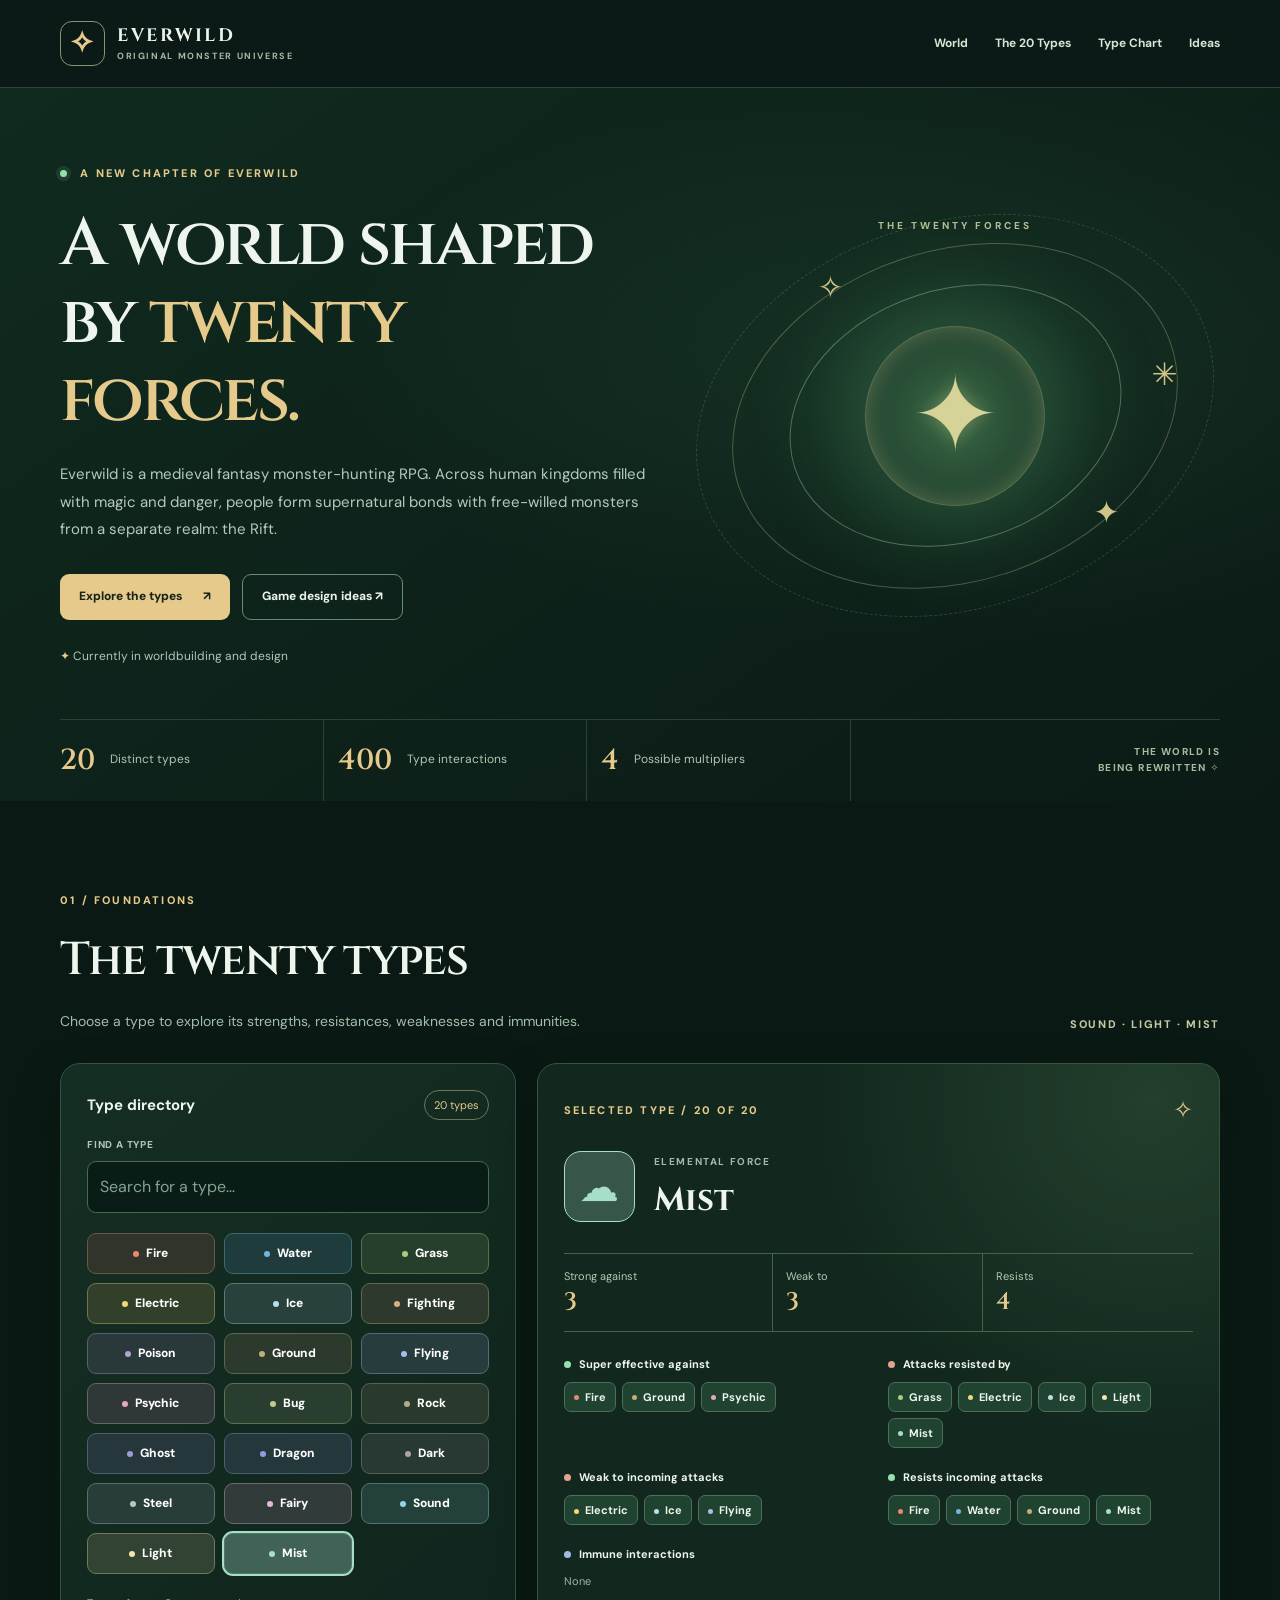
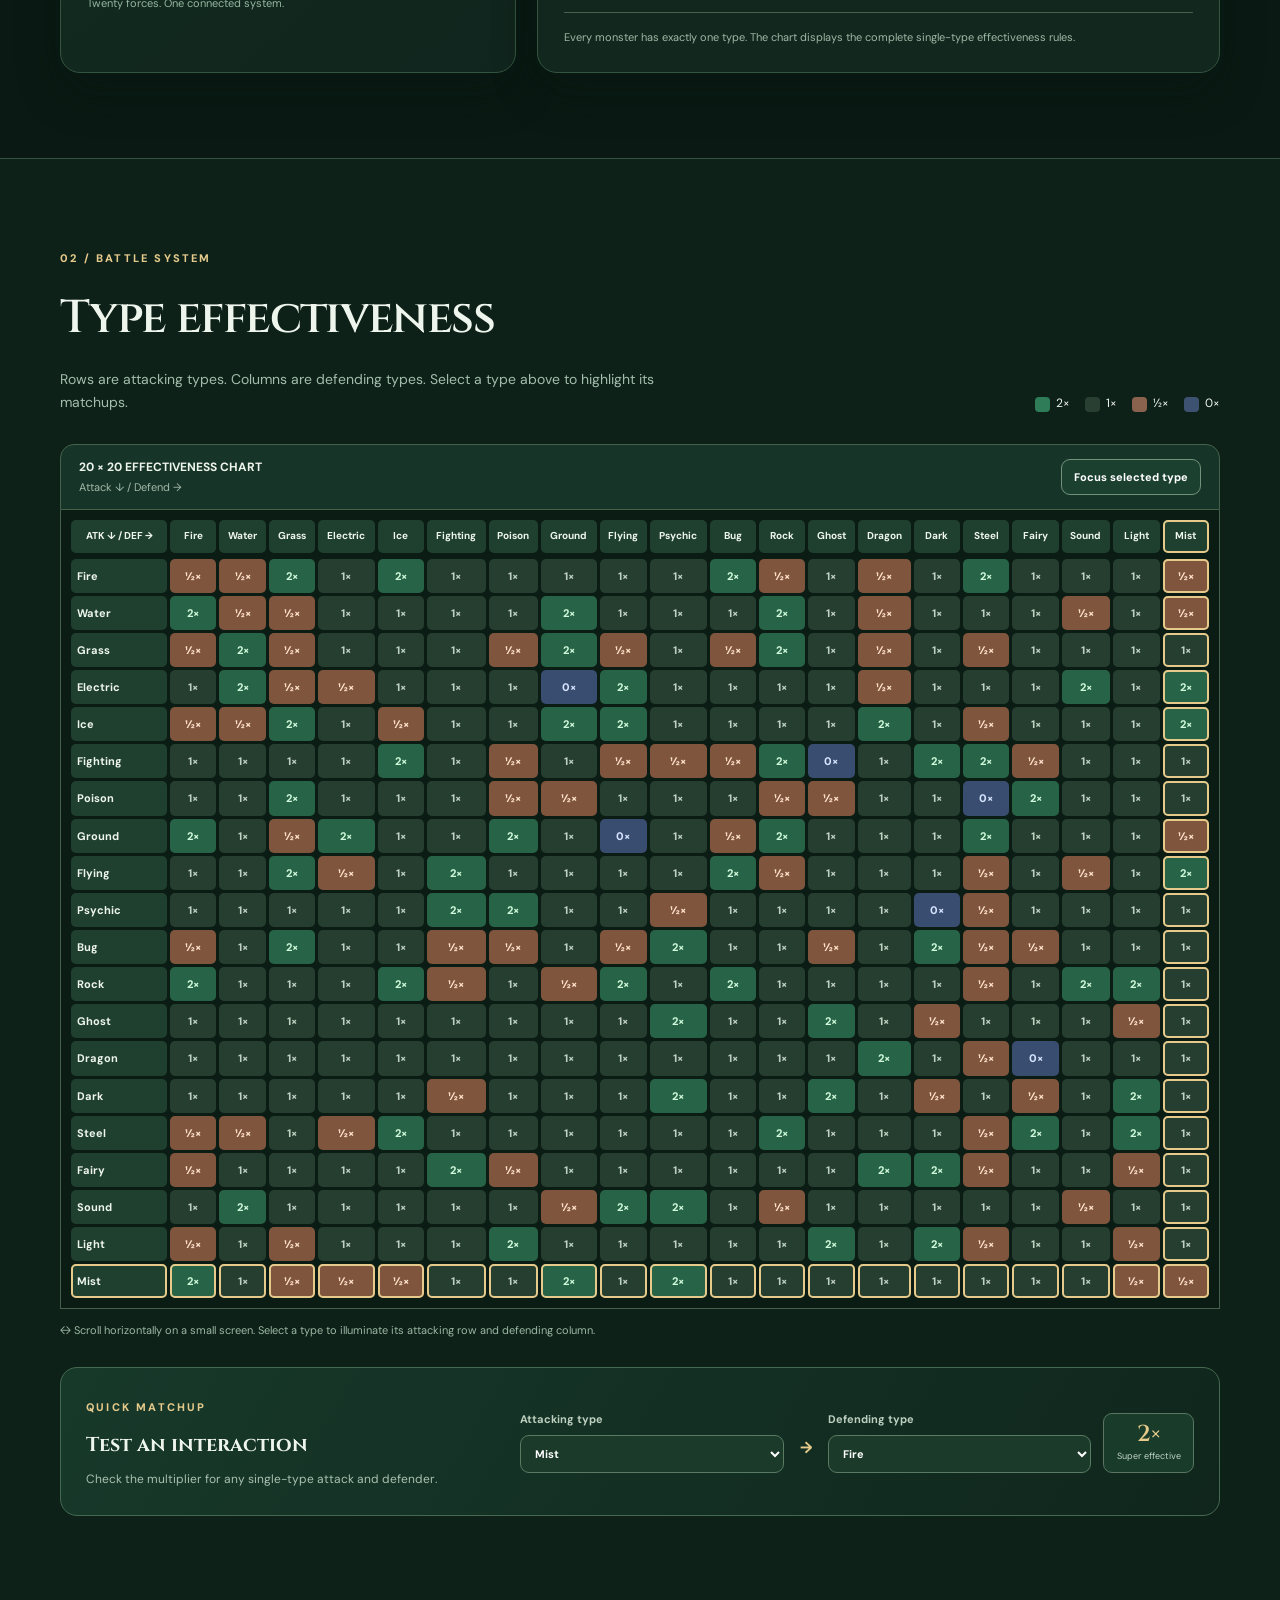
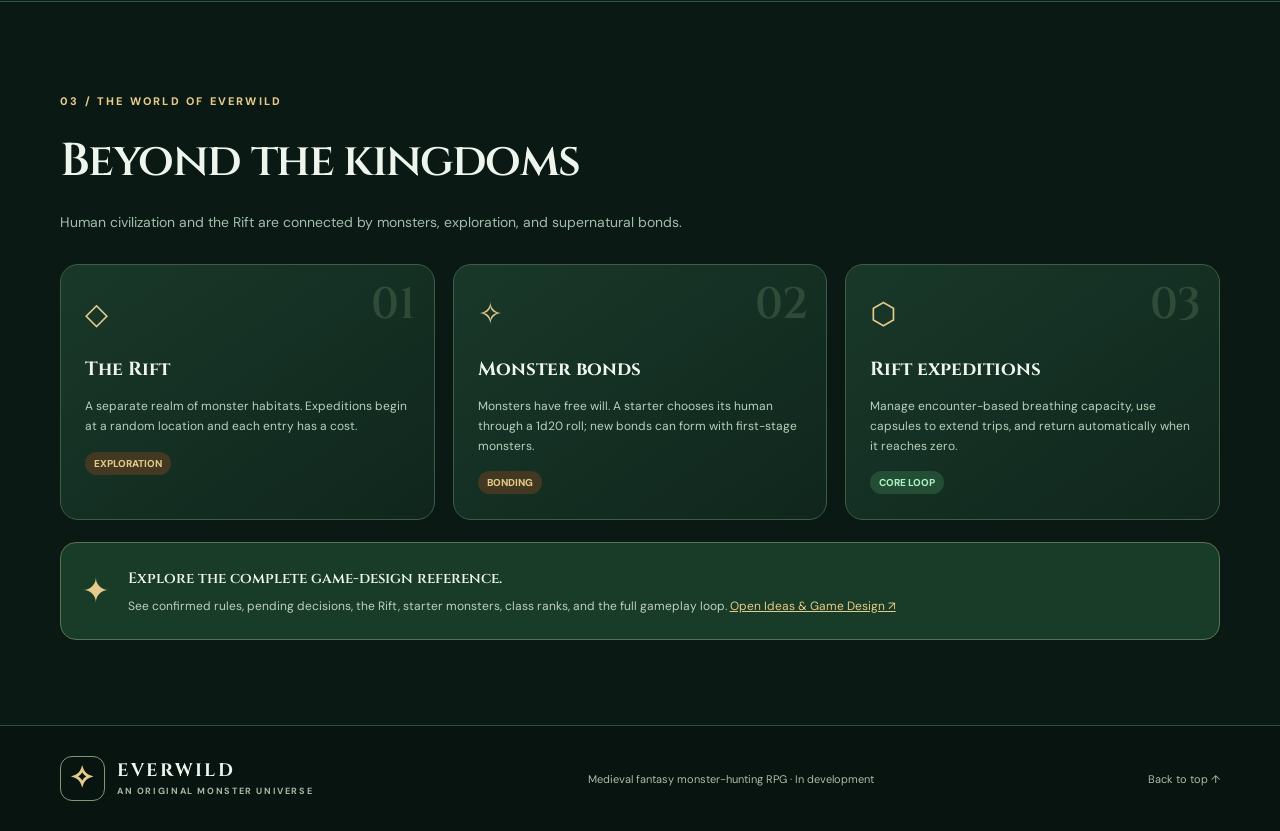
==== commit c69a7e85: "Publish Everwild master Ideas page and update homepage with Rift and bonding" ====
--- a/index.html
+++ b/index.html
@@ -2,7 +2,7 @@
 <html lang="en"><head>
 <meta charset="utf-8"><meta name="viewport" content="width=device-width,initial-scale=1">
 <meta name="theme-color" content="#0b1b17">
-<meta name="description" content="Explore Everwild, an original monster universe, with twenty distinct types and a complete interactive effectiveness chart.">
+<meta name="description" content="Explore Everwild, a medieval fantasy monster-hunting RPG with a separate monster realm called the Rift and twenty distinct elemental types.">
 <title>Everwild | A World of Twenty Forces</title>
 <link rel="stylesheet" href="css/everwild.css?v=20261107">
 <script type="module" src="js/everwild.js?v=20261107"></script>
@@ -10,15 +10,15 @@
 <a class="skip" href="#main">Skip to main content</a>
 <header class="topbar" id="top"><div class="wrap top-inner">
 <a class="brand" href="#top"><span class="brand-glyph">✧</span><span>EVERWILD<small>ORIGINAL MONSTER UNIVERSE</small></span></a>
-<nav aria-label="Main navigation"><a href="#world">World</a><a href="#types">The 20 Types</a><a href="#chart">Type Chart</a><a href="#future">What's Next</a></nav>
+<nav aria-label="Main navigation"><a href="#world">World</a><a href="#types">The 20 Types</a><a href="#chart">Type Chart</a><a href="ideas.html">Ideas</a></nav>
 </div></header>
 <main id="main">
 <section class="hero" id="world"><div class="wrap hero-grid">
 <div class="hero-copy">
 <p class="kicker"><span class="signal"></span> A NEW CHAPTER OF EVERWILD</p>
 <h1>A world shaped by <em>twenty forces.</em></h1>
-<p class="hero-desc">Everwild is becoming its own original monster universe. We're rebuilding from the ground up — with a distinctive world, original creatures, and a complete elemental system to guide the journey.</p>
-<div class="actions"><a class="button primary" href="#types">Explore the types <span>↗</span></a><a class="button secondary" href="#chart">See the matchup chart</a></div>
+<p class="hero-desc">Everwild is a medieval fantasy monster-hunting RPG. Across human kingdoms filled with magic and danger, people form supernatural bonds with free-willed monsters from a separate realm: the Rift.</p>
+<div class="actions"><a class="button primary" href="#types">Explore the types <span>↗</span></a><a class="button secondary" href="ideas.html">Game design ideas ↗</a></div>
 <p class="hero-caption">✦ <span>Currently in worldbuilding and design</span></p>
 </div>
 <div class="sigil" aria-hidden="true"><div class="ring ring-a"></div><div class="ring ring-b"></div><div class="ring ring-c"></div><div class="core">✦</div><span class="glyph g1">✧</span><span class="glyph g2">✳</span><span class="glyph g3">✦</span><div class="sigil-title">THE TWENTY FORCES</div></div>
@@ -41,7 +41,7 @@
 <div><h4><i class="dot good"></i>Resists incoming attacks</h4><div class="chips" id="resists"></div></div>
 <div class="span-full"><h4><i class="dot immune-dot"></i>Immune interactions</h4><div class="chips" id="immune"></div></div>
 </div>
-<p class="profile-note">Profiles are based on the supplied single-type chart. A dual-type defender uses the product of both defensive multipliers.</p>
+<p class="profile-note">Every monster has exactly one type. The chart displays the complete single-type effectiveness rules.</p>
 </div></div></section>
 <section class="section chart-area" id="chart"><div class="wrap">
 <div class="section-head"><div><span class="kicker">02 / BATTLE SYSTEM</span><h2>Type effectiveness</h2><p>Rows are attacking types. Columns are defending types. Select a type above to highlight its matchups.</p></div>
@@ -53,13 +53,13 @@
 <div class="calculator"><div><span class="kicker">QUICK MATCHUP</span><h3>Test an interaction</h3><p>Check the multiplier for any single-type attack and defender.</p></div><div class="calc-controls"><label>Attacking type<select id="attacker"></select></label><b aria-hidden="true">→</b><label>Defending type<select id="defender"></select></label><output id="result" aria-live="polite"><strong id="result-value">2×</strong><small id="result-text">Super effective</small></output></div></div>
 </div></section>
 <section class="section wrap" id="future">
-<div class="section-head"><div><span class="kicker">03 / MOVING FORWARD</span><h2>A fresh beginning</h2><p>The name Everwild stays. This is a new foundation for original monsters and systems.</p></div></div>
+<div class="section-head"><div><span class="kicker">03 / THE WORLD OF EVERWILD</span><h2>Beyond the kingdoms</h2><p>Human civilization and the Rift are connected by monsters, exploration, and supernatural bonds.</p></div></div>
 <div class="roadmap">
-<article><span>01</span><div class="road-icon">◇</div><h3>Worldbuilding</h3><p>Build original locations, cultures, environments, stories and atmosphere.</p><small>IN PLANNING</small></article>
-<article><span>02</span><div class="road-icon">✧</div><h3>Monster creation</h3><p>Create a completely new roster of creatures without the previous species.</p><small>TO DEVELOP</small></article>
-<article><span>03</span><div class="road-icon">⬡</div><h3>Type system</h3><p>Keep the supplied 20-type matchup chart as our starting battle reference.</p><small class="added">REFERENCE ADDED</small></article>
+<article><span>01</span><div class="road-icon">◇</div><h3>The Rift</h3><p>A separate realm of monster habitats. Expeditions begin at a random location and each entry has a cost.</p><small>EXPLORATION</small></article>
+<article><span>02</span><div class="road-icon">✧</div><h3>Monster bonds</h3><p>Monsters have free will. A starter chooses its human through a 1d20 roll; new bonds can form with first-stage monsters.</p><small>BONDING</small></article>
+<article><span>03</span><div class="road-icon">⬡</div><h3>Rift expeditions</h3><p>Manage encounter-based breathing capacity, use capsules to extend trips, and return automatically when it reaches zero.</p><small class="added">CORE LOOP</small></article>
 </div>
-<div class="reset-note"><span>✦</span><div><strong>New direction. Same name.</strong><p>Earlier creature records, images, and game-planning material have been removed from the current website and branch. Their history remains recoverable in Git.</p></div></div>
+<div class="reset-note"><span>✦</span><div><strong>Explore the complete game-design reference.</strong><p>See confirmed rules, pending decisions, the Rift, starter monsters, class ranks, and the full gameplay loop. <a href="ideas.html" style="color:var(--gold);text-decoration:underline">Open Ideas &amp; Game Design ↗</a></p></div></div>
 </section>
-</main><footer><div class="wrap footer-row"><a class="brand" href="#top"><span class="brand-glyph">✧</span><span>EVERWILD<small>AN ORIGINAL MONSTER UNIVERSE</small></span></a><span>In development · Building a new world</span><a href="#top">Back to top ↑</a></div></footer>
+</main><footer><div class="wrap footer-row"><a class="brand" href="#top"><span class="brand-glyph">✧</span><span>EVERWILD<small>AN ORIGINAL MONSTER UNIVERSE</small></span></a><span>Medieval fantasy monster-hunting RPG · In development</span><a href="#top">Back to top ↑</a></div></footer>
 </body></html>
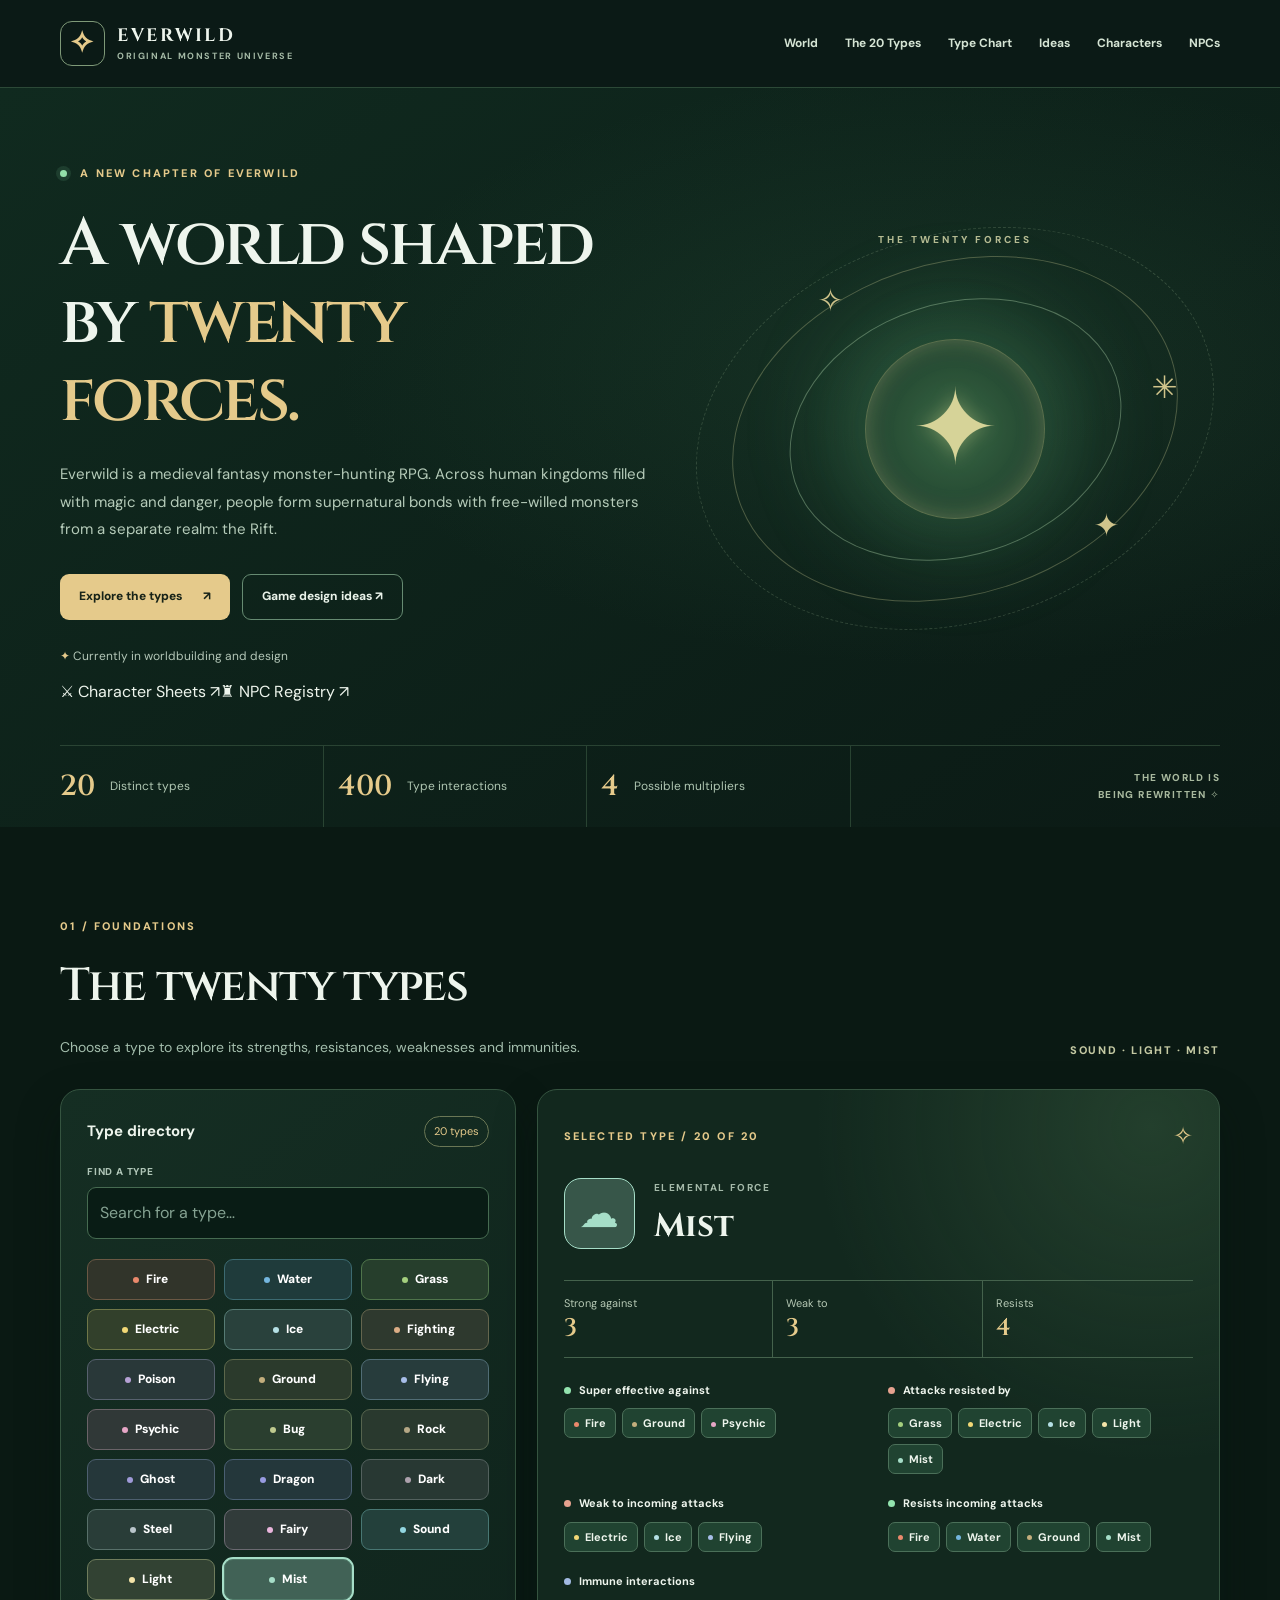
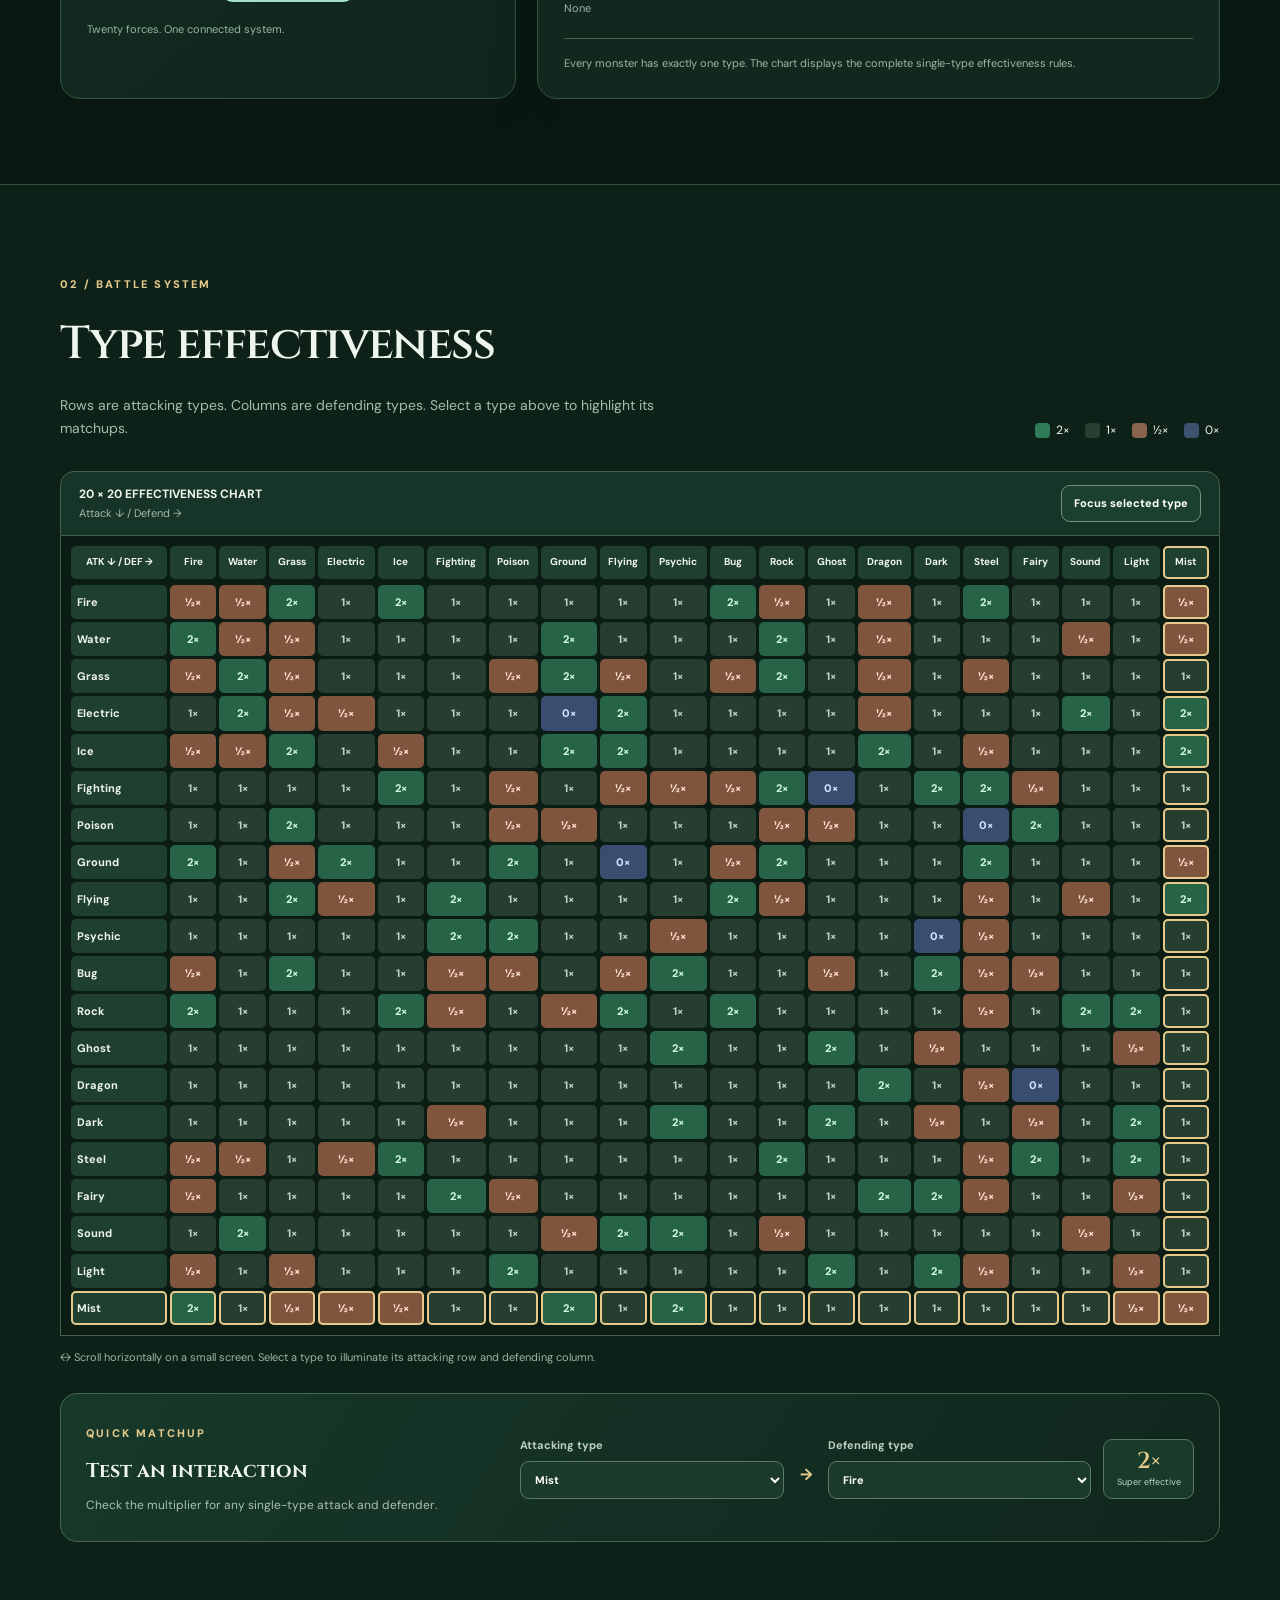
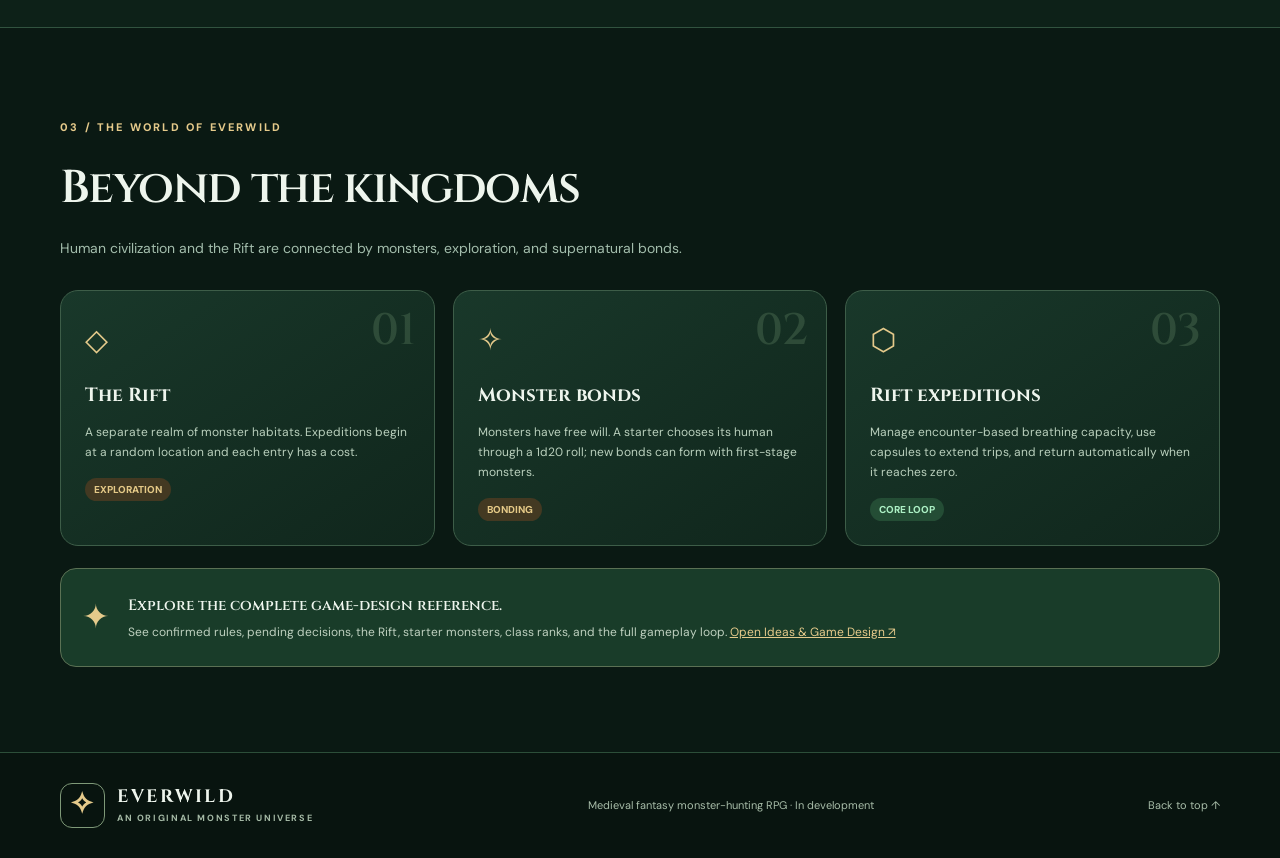
==== commit 073937ec: "Launch Everwild character sheets and NPC registry with interactive RPG stats" ====
--- a/index.html
+++ b/index.html
@@ -10,7 +10,7 @@
 <a class="skip" href="#main">Skip to main content</a>
 <header class="topbar" id="top"><div class="wrap top-inner">
 <a class="brand" href="#top"><span class="brand-glyph">✧</span><span>EVERWILD<small>ORIGINAL MONSTER UNIVERSE</small></span></a>
-<nav aria-label="Main navigation"><a href="#world">World</a><a href="#types">The 20 Types</a><a href="#chart">Type Chart</a><a href="ideas.html">Ideas</a></nav>
+<nav aria-label="Main navigation"><a href="#world">World</a><a href="#types">The 20 Types</a><a href="#chart">Type Chart</a><a href="ideas.html">Ideas</a><a href="characters.html">Characters</a><a href="npcs.html">NPCs</a></nav>
 </div></header>
 <main id="main">
 <section class="hero" id="world"><div class="wrap hero-grid">
@@ -19,7 +19,7 @@
 <h1>A world shaped by <em>twenty forces.</em></h1>
 <p class="hero-desc">Everwild is a medieval fantasy monster-hunting RPG. Across human kingdoms filled with magic and danger, people form supernatural bonds with free-willed monsters from a separate realm: the Rift.</p>
 <div class="actions"><a class="button primary" href="#types">Explore the types <span>↗</span></a><a class="button secondary" href="ideas.html">Game design ideas ↗</a></div>
-<p class="hero-caption">✦ <span>Currently in worldbuilding and design</span></p>
+<p class="hero-caption">✦ <span>Currently in worldbuilding and design</span></p><div class="sheet-quicklinks"><a href="characters.html">⚔ Character Sheets ↗</a><a href="npcs.html">♜ NPC Registry ↗</a></div>
 </div>
 <div class="sigil" aria-hidden="true"><div class="ring ring-a"></div><div class="ring ring-b"></div><div class="ring ring-c"></div><div class="core">✦</div><span class="glyph g1">✧</span><span class="glyph g2">✳</span><span class="glyph g3">✦</span><div class="sigil-title">THE TWENTY FORCES</div></div>
 </div><div class="wrap metrics"><div><strong>20</strong><span>Distinct types</span></div><div><strong>400</strong><span>Type interactions</span></div><div><strong>4</strong><span>Possible multipliers</span></div><p>THE WORLD IS<br>BEING REWRITTEN ✧</p></div>
